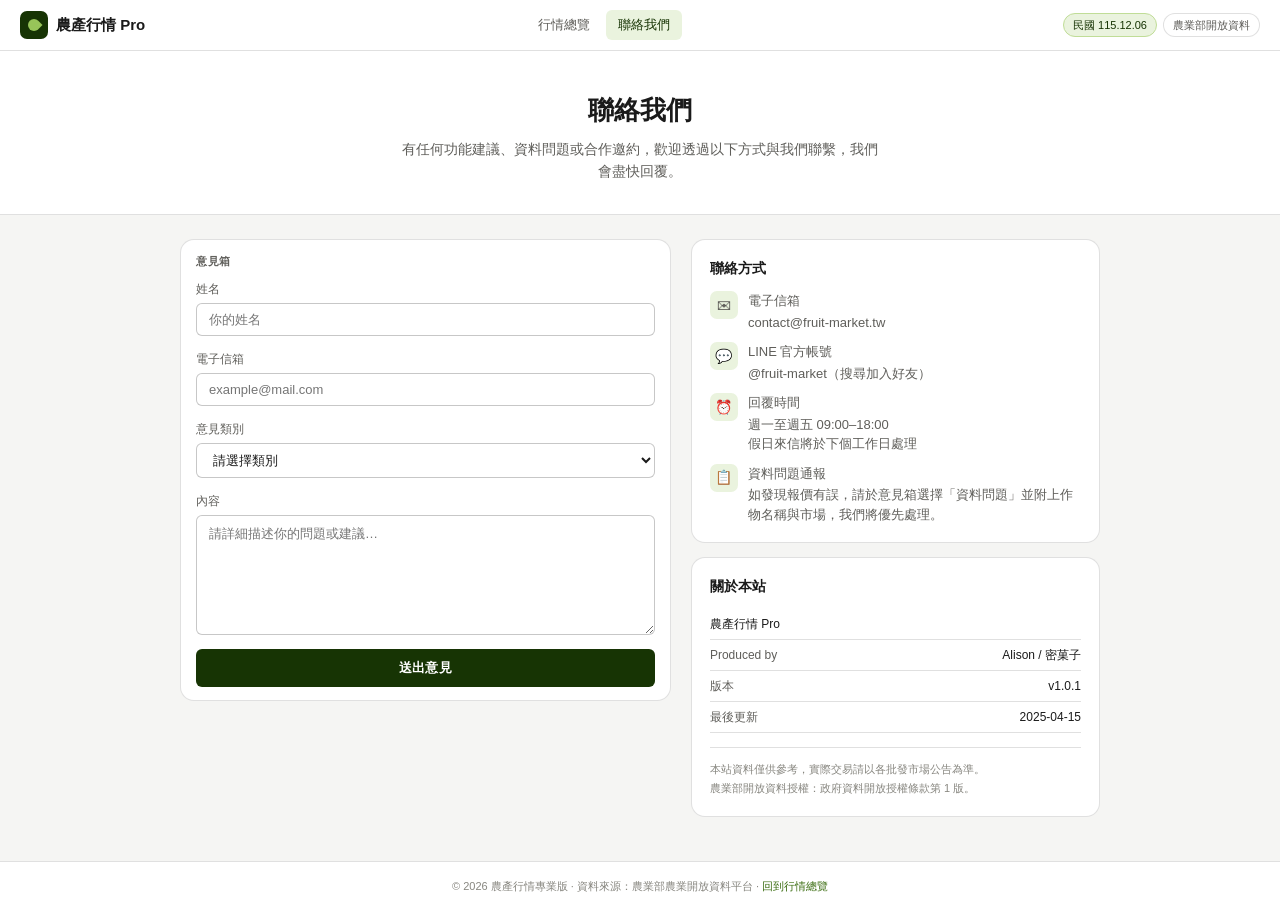
==== contact.html @ 0286af87 "初始版本：行情儀表板與聯絡頁面" ====
<!DOCTYPE html>
<html lang="zh-TW">
<head>
  <meta charset="UTF-8">
  <meta name="viewport" content="width=device-width, initial-scale=1.0">
  <title>聯絡我們 — 農產行情 Pro</title>
  <link rel="stylesheet" href="css/style.css">
</head>
<body>

<!-- ===== Topbar ===== -->
<header class="topbar">
  <a href="index.html" class="logo">
    <div class="logo-sq"><div class="logo-sq-i"></div></div>
    農產行情 Pro
  </a>

  <nav class="topbar-nav">
    <a href="index.html" class="nav-link">行情總覽</a>
    <a href="contact.html" class="nav-link active">聯絡我們</a>
  </nav>

  <div class="topbar-right">
    <span class="pill live" id="date-pill">載入中</span>
    <span class="pill">農業部開放資料</span>
  </div>
</header>

<!-- ===== Hero ===== -->
<div class="contact-hero">
  <h1>聯絡我們</h1>
  <p>有任何功能建議、資料問題或合作邀約，歡迎透過以下方式與我們聯繫，我們會盡快回覆。</p>
</div>

<!-- ===== Main Content ===== -->
<div class="contact-layout">

  <!-- 左側：意見箱 -->
  <div>
    <div class="card">
      <div class="card-title">意見箱</div>

      <form id="contact-form">
        <div class="form-group">
          <label class="form-label">姓名</label>
          <input class="form-input" type="text" id="field-name" placeholder="你的姓名" required>
        </div>

        <div class="form-group">
          <label class="form-label">電子信箱</label>
          <input class="form-input" type="email" id="field-email" placeholder="example@mail.com" required>
        </div>

        <div class="form-group">
          <label class="form-label">意見類別</label>
          <select class="form-select" id="field-category">
            <option value="">請選擇類別</option>
            <option value="feature">功能建議</option>
            <option value="data">資料問題（報價有誤 / 資料缺漏）</option>
            <option value="bug">頁面錯誤</option>
            <option value="collab">合作邀約</option>
            <option value="other">其他</option>
          </select>
        </div>

        <div class="form-group">
          <label class="form-label">內容</label>
          <textarea class="form-textarea" id="field-message" placeholder="請詳細描述你的問題或建議…" required></textarea>
        </div>

        <button type="submit" class="form-submit">送出意見</button>

        <div class="success-msg" id="success-msg">
          感謝你的回饋！我們已收到你的留言，將盡快與你聯繫。
        </div>
      </form>
    </div>
  </div>

  <!-- 右側：聯絡資訊 + Produced by -->
  <div>
    <div class="contact-info-card">
      <h3>聯絡方式</h3>

      <div class="contact-row">
        <div class="contact-icon">✉</div>
        <div>
          <div style="font-weight:500;margin-bottom:2px">電子信箱</div>
          <div>contact@fruit-market.tw</div>
        </div>
      </div>

      <div class="contact-row">
        <div class="contact-icon">💬</div>
        <div>
          <div style="font-weight:500;margin-bottom:2px">LINE 官方帳號</div>
          <div>@fruit-market（搜尋加入好友）</div>
        </div>
      </div>

      <div class="contact-row">
        <div class="contact-icon">⏰</div>
        <div>
          <div style="font-weight:500;margin-bottom:2px">回覆時間</div>
          <div>週一至週五 09:00–18:00<br>假日來信將於下個工作日處理</div>
        </div>
      </div>

      <div class="contact-row">
        <div class="contact-icon">📋</div>
        <div>
          <div style="font-weight:500;margin-bottom:2px">資料問題通報</div>
          <div>如發現報價有誤，請於意見箱選擇「資料問題」並附上作物名稱與市場，我們將優先處理。</div>
        </div>
      </div>
    </div>

    <div class="produced-by">
      <h3>關於本站</h3>

      <div class="produced-row">
        <span class="produced-val">農產行情 Pro</span>
      </div>
      <div class="produced-row">
        <span class="produced-key">Produced by</span>
        <span class="produced-val">Alison / 密菓子</span>
      </div>
      <div class="produced-row">
        <span class="produced-key">版本</span>
        <span class="produced-val" id="version-val">v1.0.1</span>
      </div>
      <div class="produced-row">
        <span class="produced-key">最後更新</span>
        <span class="produced-val" id="last-updated">2025-04-15</span>
      </div>


      <div style="margin-top:14px;padding-top:12px;border-top:0.5px solid var(--border);font-size:11px;color:var(--text-tertiary);line-height:1.7">
        本站資料僅供參考，實際交易請以各批發市場公告為準。<br>
        農業部開放資料授權：政府資料開放授權條款第 1 版。
      </div>
    </div>
  </div>

</div>

<!-- ===== Footer ===== -->
<footer class="footer">
  © 2026 農產行情專業版 · 資料來源：農業部農業開放資料平台 · 
  <a href="index.html" style="color:var(--green-mid)">回到行情總覽</a>
</footer>

<script>
  function tick() {
    const now = new Date();
    const y = now.getFullYear() - 1911;
    const mo = String(now.getMonth() + 1).padStart(2, '0');
    const d = String(now.getDate()).padStart(2, '0');
    document.getElementById('date-pill').textContent = `民國 ${y}.${mo}.${d}`;
  }
  tick();

  document.getElementById('contact-form').addEventListener('submit', function(e) {
    e.preventDefault();
    const name    = document.getElementById('field-name').value.trim();
    const email   = document.getElementById('field-email').value.trim();
    const cat     = document.getElementById('field-category').value;
    const message = document.getElementById('field-message').value.trim();

    if (!name || !email || !message) return;

    /* 
      TODO: 這裡替換成你的後端 API 或 Formspree endpoint
      例如使用 Formspree（免費表單服務）：
      1. 前往 https://formspree.io 建立帳號
      2. 建立一個 form，取得 endpoint URL（格式如 https://formspree.io/f/xxxxxxxx）
      3. 把下面的 fetch URL 換成你的 endpoint
    */
    console.log('送出：', { name, email, cat, message });

    document.getElementById('contact-form').style.opacity = '0.5';
    setTimeout(() => {
      document.getElementById('contact-form').style.opacity = '1';
      document.getElementById('contact-form').reset();
      const msg = document.getElementById('success-msg');
      msg.style.display = 'block';
      setTimeout(() => msg.style.display = 'none', 5000);
    }, 600);
  });
</script>

</body>
</html>
---- css/style.css ----
/* ===== Reset & Base ===== */
*, *::before, *::after {
    box-sizing: border-box;
    margin: 0;
    padding: 0;
  }
  
  :root {
    --green-dark:   #173404;
    --green-mid:    #3B6D11;
    --green-light:  #97C459;
    --green-bg:     #EAF3DE;
    --green-border: #C0DD97;
  
    --amber-bg:     #FAEEDA;
    --amber-border: #FAC775;
    --amber-text:   #633806;
  
    --blue-bg:      #E6F1FB;
    --blue-border:  #B5D4F4;
    --blue-text:    #0C447C;
  
    --red-bg:       #FCEBEB;
    --red-border:   #F09595;
    --red-text:     #A32D2D;
  
    --bg-page:      #F5F5F3;
    --bg-card:      #FFFFFF;
    --bg-surface:   #F1EFE8;
  
    --text-primary:   #1A1A1A;
    --text-secondary: #5F5E5A;
    --text-tertiary:  #888780;
  
    --border:       rgba(0,0,0,0.12);
    --border-strong:rgba(0,0,0,0.22);
  
    --radius-sm: 6px;
    --radius-md: 10px;
    --radius-lg: 14px;
  
    --font: -apple-system, BlinkMacSystemFont, 'Segoe UI', 'Helvetica Neue', Arial, sans-serif;
    --font-mono: 'SF Mono', 'Fira Code', monospace;
  }
  
  html { font-size: 14px; }
  
  body {
    font-family: var(--font);
    background: var(--bg-page);
    color: var(--text-primary);
    line-height: 1.5;
    min-height: 100vh;
  }
  
  a { color: inherit; text-decoration: none; }
  button { font-family: var(--font); cursor: pointer; }
  input, select, textarea { font-family: var(--font); }
  
  /* ===== Topbar ===== */
  .topbar {
    background: var(--bg-card);
    border-bottom: 0.5px solid var(--border);
    padding: 10px 20px;
    display: flex;
    align-items: center;
    justify-content: space-between;
    flex-wrap: wrap;
    gap: 8px;
    position: sticky;
    top: 0;
    z-index: 100;
  }
  
  .logo {
    display: flex;
    align-items: center;
    gap: 8px;
    font-size: 15px;
    font-weight: 600;
    color: var(--text-primary);
  }
  
  .logo-sq {
    width: 28px;
    height: 28px;
    border-radius: 7px;
    background: var(--green-dark);
    display: flex;
    align-items: center;
    justify-content: center;
    flex-shrink: 0;
  }
  
  .logo-sq-i {
    width: 12px;
    height: 12px;
    border-radius: 50% 0 50% 50%;
    background: var(--green-light);
    transform: rotate(45deg);
  }
  
  .topbar-nav {
    display: flex;
    align-items: center;
    gap: 4px;
  }
  
  .nav-link {
    font-size: 13px;
    padding: 5px 12px;
    border-radius: var(--radius-sm);
    color: var(--text-secondary);
    transition: background 0.15s, color 0.15s;
  }
  
  .nav-link:hover {
    background: var(--bg-surface);
    color: var(--text-primary);
  }
  
  .nav-link.active {
    background: var(--green-bg);
    color: var(--green-dark);
    font-weight: 500;
  }
  
  .topbar-right {
    display: flex;
    align-items: center;
    gap: 6px;
    flex-wrap: wrap;
  }
  
  /* ===== Pills / Badges ===== */
  .pill {
    font-size: 11px;
    padding: 3px 9px;
    border-radius: 20px;
    border: 0.5px solid var(--border);
    color: var(--text-secondary);
    white-space: nowrap;
    background: var(--bg-card);
  }
  
  .pill.live  { background: var(--green-bg);  color: var(--green-dark); border-color: var(--green-border); }
  .pill.amber { background: var(--amber-bg);  color: var(--amber-text); border-color: var(--amber-border); }
  .pill.blue  { background: var(--blue-bg);   color: var(--blue-text);  border-color: var(--blue-border); }
  
  .badge {
    display: inline-block;
    font-size: 10px;
    padding: 1px 5px;
    border-radius: 3px;
    font-weight: 500;
  }
  
  .badge-auction   { background: var(--amber-bg); color: var(--amber-text); border: 0.5px solid var(--amber-border); }
  .badge-wholesale { background: var(--blue-bg);  color: var(--blue-text);  border: 0.5px solid var(--blue-border); }
  .badge-up        { background: var(--green-bg); color: var(--green-mid);  border: 0.5px solid var(--green-border); }
  .badge-down      { background: var(--red-bg);   color: var(--red-text);   border: 0.5px solid var(--red-border); }
  
  /* ===== Filter Bar ===== */
  .filter-bar {
    background: var(--bg-card);
    border-bottom: 0.5px solid var(--border);
    padding: 8px 20px;
    display: flex;
    align-items: center;
    gap: 10px;
    flex-wrap: wrap;
  }
  
  .filter-label {
    font-size: 12px;
    color: var(--text-secondary);
    white-space: nowrap;
  }
  
  .cat-pills {
    display: flex;
    gap: 4px;
    flex-wrap: wrap;
  }
  
  .cpill {
    font-size: 12px;
    padding: 3px 11px;
    border-radius: 20px;
    border: 0.5px solid var(--border);
    cursor: pointer;
    color: var(--text-secondary);
    background: transparent;
    transition: all 0.1s;
    white-space: nowrap;
  }
  
  .cpill:hover { background: var(--bg-surface); }
  .cpill.active { background: var(--green-bg); color: var(--green-dark); border-color: var(--green-border); font-weight: 500; }
  
  .search-input {
    height: 30px;
    padding: 0 10px;
    font-size: 12px;
    border: 0.5px solid var(--border);
    border-radius: var(--radius-sm);
    background: var(--bg-card);
    color: var(--text-primary);
    outline: none;
    min-width: 140px;
    transition: border-color 0.15s;
  }
  
  .search-input:focus { border-color: var(--green-mid); }
  
  /* ===== Segmented Controls ===== */
  .seg {
    display: flex;
    border: 0.5px solid var(--border);
    border-radius: var(--radius-sm);
    overflow: hidden;
  }
  
  .seg-btn {
    font-size: 11px;
    padding: 3px 10px;
    cursor: pointer;
    color: var(--text-secondary);
    background: transparent;
    border: none;
    border-right: 0.5px solid var(--border);
    white-space: nowrap;
    transition: all 0.1s;
  }
  
  .seg-btn:last-child { border-right: none; }
  .seg-btn:hover { background: var(--bg-surface); }
  .seg-btn.active         { background: var(--green-bg);  color: var(--green-dark); font-weight: 500; }
  .seg-btn.active.blue    { background: var(--blue-bg);   color: var(--blue-text);  font-weight: 500; }
  .seg-btn.active.amber   { background: var(--amber-bg);  color: var(--amber-text); font-weight: 500; }
  
  /* ===== Unit Switcher ===== */
  .unit-switcher {
    display: flex;
    align-items: center;
    gap: 8px;
    margin-left: auto;
    flex-wrap: wrap;
  }
  
  /* ===== Price Type Tabs ===== */
  .price-type-tabs {
    display: flex;
    border: 0.5px solid var(--border);
    border-radius: var(--radius-sm);
    overflow: hidden;
    width: fit-content;
    margin-bottom: 10px;
  }
  
  .ptt {
    font-size: 12px;
    padding: 5px 14px;
    cursor: pointer;
    color: var(--text-secondary);
    background: transparent;
    border: none;
    border-right: 0.5px solid var(--border);
    transition: all 0.1s;
    display: flex;
    align-items: center;
    gap: 5px;
  }
  
  .ptt:last-child { border-right: none; }
  .ptt:hover { background: var(--bg-surface); }
  .ptt.active.auction   { background: var(--amber-bg); color: var(--amber-text); }
  .ptt.active.wholesale { background: var(--blue-bg);  color: var(--blue-text); }
  
  /* ===== Main Layout ===== */
  .main-layout {
    display: grid;
    grid-template-columns: minmax(0, 1fr) 320px;
    gap: 12px;
    padding: 12px 20px;
    max-width: 1400px;
    margin: 0 auto;
  }
  
  .col-left  { display: flex; flex-direction: column; gap: 12px; }
  .col-right { display: flex; flex-direction: column; gap: 12px; }
  
  /* ===== Cards ===== */
  .card {
    background: var(--bg-card);
    border-radius: var(--radius-lg);
    border: 0.5px solid var(--border);
    padding: 13px 15px;
  }
  
  .card-title {
    font-size: 11px;
    font-weight: 600;
    color: var(--text-secondary);
    text-transform: uppercase;
    letter-spacing: 0.05em;
    margin-bottom: 10px;
    display: flex;
    align-items: center;
    justify-content: space-between;
    flex-wrap: wrap;
    gap: 4px;
  }
  
  .card-title-sub {
    font-size: 10px;
    font-weight: 400;
    text-transform: none;
    letter-spacing: 0;
    color: var(--text-tertiary);
  }
  
  .ptype-note {
    font-size: 11px;
    color: var(--text-secondary);
    background: var(--bg-surface);
    border-radius: var(--radius-sm);
    padding: 6px 10px;
    margin-bottom: 10px;
    line-height: 1.5;
  }
  
  /* ===== Metric Cards ===== */
  .summary-row {
    display: flex;
    gap: 6px;
    margin-bottom: 8px;
    flex-wrap: wrap;
  }
  
  .metric {
    background: var(--bg-surface);
    border-radius: var(--radius-sm);
    padding: 8px 11px;
    flex: 1;
    min-width: 80px;
  }
  
  .metric-label { font-size: 10px; color: var(--text-secondary); margin-bottom: 2px; }
  .metric-value { font-size: 20px; font-weight: 600; font-variant-numeric: tabular-nums; line-height: 1.1; }
  .metric-unit  { font-size: 10px; color: var(--text-tertiary); margin-left: 2px; }
  .metric-sub   { font-size: 11px; font-variant-numeric: tabular-nums; margin-top: 2px; }
  
  .color-up   { color: var(--green-mid); }
  .color-down { color: var(--red-text); }
  .color-flat { color: var(--text-secondary); }
  
  /* ===== Variety Table ===== */
  .variety-table {
    width: 100%;
    border-collapse: collapse;
    font-size: 12px;
  }
  
  .variety-table th {
    font-size: 10px;
    font-weight: 600;
    color: var(--text-secondary);
    padding: 5px 7px;
    border-bottom: 0.5px solid var(--border);
    text-align: left;
    white-space: nowrap;
  }
  
  .variety-table th.r { text-align: right; }
  
  .variety-table td {
    padding: 6px 7px;
    border-bottom: 0.5px solid var(--border);
    vertical-align: middle;
  }
  
  .variety-table tr:last-child td { border-bottom: none; }
  .variety-table tr.selected td   { background: var(--green-bg); }
  .variety-table tr:hover td      { background: var(--bg-surface); cursor: pointer; }
  
  .variety-name { font-weight: 500; }
  .price-cell   { text-align: right; font-variant-numeric: tabular-nums; font-weight: 600; }
  .chg-cell     { text-align: right; font-variant-numeric: tabular-nums; font-size: 11px; }
  .vol-cell     { text-align: right; font-variant-numeric: tabular-nums; color: var(--text-secondary); font-size: 11px; }
  
  /* ===== Chart Area ===== */
  .chart-toolbar {
    display: flex;
    align-items: center;
    justify-content: space-between;
    margin-bottom: 8px;
    flex-wrap: wrap;
    gap: 6px;
  }
  
  .tab-group { display: flex; gap: 3px; }
  
  .tb {
    font-size: 11px;
    padding: 3px 10px;
    border-radius: var(--radius-sm);
    border: 0.5px solid var(--border);
    cursor: pointer;
    color: var(--text-secondary);
    background: transparent;
    transition: all 0.1s;
  }
  
  .tb:hover { background: var(--bg-surface); }
  .tb.active        { background: var(--green-bg);  color: var(--green-dark); border-color: var(--green-border); }
  .tb.active.amber  { background: var(--amber-bg);  color: var(--amber-text); border-color: var(--amber-border); }
  .tb.active.blue   { background: var(--blue-bg);   color: var(--blue-text);  border-color: var(--blue-border); }
  
  .legend-row {
    display: flex;
    gap: 12px;
    flex-wrap: wrap;
    margin-bottom: 6px;
  }
  
  .legend-item {
    display: flex;
    align-items: center;
    gap: 5px;
    font-size: 11px;
    color: var(--text-secondary);
  }
  
  .legend-swatch {
    width: 10px;
    height: 10px;
    border-radius: 2px;
    flex-shrink: 0;
  }
  
  .legend-dashed {
    width: 18px;
    height: 0;
    border-top: 2px dashed currentColor;
  }
  
  .season-note {
    background: var(--bg-surface);
    border-left: 2px solid var(--green-light);
    padding: 7px 10px;
    font-size: 11px;
    color: var(--text-secondary);
    line-height: 1.6;
    margin-top: 8px;
    border-radius: 0 var(--radius-sm) var(--radius-sm) 0;
  }
  
  /* ===== Market Bars ===== */
  .market-list { display: flex; flex-direction: column; gap: 5px; }
  
  .market-row {
    display: flex;
    align-items: center;
    gap: 7px;
  }
  
  .market-name {
    font-size: 11px;
    color: var(--text-secondary);
    width: 66px;
    text-align: right;
    flex-shrink: 0;
    overflow: hidden;
    text-overflow: ellipsis;
    white-space: nowrap;
  }
  
  .bar-track {
    flex: 1;
    height: 20px;
    background: var(--bg-surface);
    border-radius: 4px;
    overflow: hidden;
  }
  
  .bar-fill {
    height: 100%;
    border-radius: 4px;
    display: flex;
    align-items: center;
    justify-content: flex-end;
    padding-right: 6px;
    transition: width 0.5s;
  }
  
  .bar-fill-val {
    font-size: 11px;
    font-weight: 600;
    font-variant-numeric: tabular-nums;
  }
  
  .market-vol {
    font-size: 10px;
    color: var(--text-tertiary);
    font-variant-numeric: tabular-nums;
    width: 48px;
    text-align: right;
    flex-shrink: 0;
  }
  
  .region-tag {
    font-size: 9px;
    font-weight: 600;
    width: 18px;
    text-align: center;
    padding: 1px 2px;
    border-radius: 3px;
    flex-shrink: 0;
  }
  
  .best-tag {
    font-size: 9px;
    padding: 1px 5px;
    background: var(--green-bg);
    color: var(--green-dark);
    border-radius: 3px;
    flex-shrink: 0;
  }
  
  .worst-tag {
    font-size: 9px;
    padding: 1px 5px;
    background: var(--red-bg);
    color: var(--red-text);
    border-radius: 3px;
    flex-shrink: 0;
  }
  
  /* ===== News ===== */
  .news-item {
    padding: 9px 0;
    border-bottom: 0.5px solid var(--border);
    cursor: pointer;
  }
  
  .news-item:last-child { border-bottom: none; }
  .news-item:hover .news-title { color: var(--blue-text); }
  
  .news-tag {
    font-size: 10px;
    padding: 1px 6px;
    border-radius: 3px;
    display: inline-block;
    margin-bottom: 4px;
    font-weight: 500;
  }
  
  .tag-price   { background: var(--green-bg); color: var(--green-dark); }
  .tag-weather { background: var(--blue-bg);  color: var(--blue-text); }
  .tag-policy  { background: var(--amber-bg); color: var(--amber-text); }
  .tag-market  { background: #EEEDFE; color: #3C3489; }
  
  .news-title {
    font-size: 12px;
    font-weight: 500;
    line-height: 1.4;
    transition: color 0.1s;
  }
  
  .news-meta {
    font-size: 10px;
    color: var(--text-tertiary);
    margin-top: 3px;
  }
  
  /* ===== Contact Page ===== */
  .contact-hero {
    background: var(--bg-card);
    border-bottom: 0.5px solid var(--border);
    padding: 40px 20px 32px;
    text-align: center;
  }
  
  .contact-hero h1 {
    font-size: 26px;
    font-weight: 600;
    color: var(--text-primary);
    margin-bottom: 8px;
  }
  
  .contact-hero p {
    font-size: 14px;
    color: var(--text-secondary);
    max-width: 480px;
    margin: 0 auto;
    line-height: 1.6;
  }
  
  .contact-layout {
    display: grid;
    grid-template-columns: minmax(0, 1.2fr) minmax(0, 1fr);
    gap: 20px;
    padding: 24px 20px;
    max-width: 960px;
    margin: 0 auto;
  }
  
  .form-group {
    display: flex;
    flex-direction: column;
    gap: 5px;
    margin-bottom: 14px;
  }
  
  .form-label {
    font-size: 12px;
    font-weight: 500;
    color: var(--text-secondary);
  }
  
  .form-input,
  .form-select,
  .form-textarea {
    width: 100%;
    padding: 8px 12px;
    font-size: 13px;
    border: 0.5px solid var(--border-strong);
    border-radius: var(--radius-sm);
    background: var(--bg-card);
    color: var(--text-primary);
    outline: none;
    transition: border-color 0.15s;
    font-family: var(--font);
  }
  
  .form-input:focus,
  .form-select:focus,
  .form-textarea:focus {
    border-color: var(--green-mid);
    box-shadow: 0 0 0 3px rgba(59, 109, 17, 0.08);
  }
  
  .form-textarea {
    min-height: 120px;
    resize: vertical;
    line-height: 1.6;
  }
  
  .form-submit {
    width: 100%;
    padding: 10px;
    font-size: 13px;
    font-weight: 600;
    background: var(--green-dark);
    color: #fff;
    border: none;
    border-radius: var(--radius-sm);
    cursor: pointer;
    transition: opacity 0.15s;
    letter-spacing: 0.02em;
  }
  
  .form-submit:hover { opacity: 0.85; }
  
  .contact-info-card {
    background: var(--bg-card);
    border-radius: var(--radius-lg);
    border: 0.5px solid var(--border);
    padding: 18px;
    margin-bottom: 14px;
  }
  
  .contact-info-card h3 {
    font-size: 14px;
    font-weight: 600;
    color: var(--text-primary);
    margin-bottom: 12px;
  }
  
  .contact-row {
    display: flex;
    align-items: flex-start;
    gap: 10px;
    margin-bottom: 10px;
    font-size: 13px;
    color: var(--text-secondary);
  }
  
  .contact-row:last-child { margin-bottom: 0; }
  
  .contact-icon {
    width: 28px;
    height: 28px;
    border-radius: 7px;
    background: var(--green-bg);
    display: flex;
    align-items: center;
    justify-content: center;
    flex-shrink: 0;
    font-size: 14px;
  }
  
  .produced-by {
    background: var(--bg-card);
    border-radius: var(--radius-lg);
    border: 0.5px solid var(--border);
    padding: 18px;
  }
  
  .produced-by h3 {
    font-size: 14px;
    font-weight: 600;
    color: var(--text-primary);
    margin-bottom: 12px;
  }
  
  .produced-row {
    display: flex;
    justify-content: space-between;
    align-items: center;
    padding: 6px 0;
    border-bottom: 0.5px solid var(--border);
    font-size: 12px;
  }
  
  .produced-row:last-child { border-bottom: none; }
  .produced-key { color: var(--text-secondary); }
  .produced-val { color: var(--text-primary); font-weight: 500; }
  
  .success-msg {
    display: none;
    background: var(--green-bg);
    color: var(--green-dark);
    border: 0.5px solid var(--green-border);
    border-radius: var(--radius-sm);
    padding: 10px 14px;
    font-size: 13px;
    margin-top: 10px;
    text-align: center;
  }
  
  /* ===== Footer ===== */
  .footer {
    background: var(--bg-card);
    border-top: 0.5px solid var(--border);
    padding: 16px 20px;
    text-align: center;
    font-size: 11px;
    color: var(--text-tertiary);
    margin-top: 20px;
  }
  
  /* ===== Loading Bar ===== */
  .loading-bar {
    height: 2px;
    background: var(--bg-surface);
    overflow: hidden;
  }
  
  .loading-fill {
    height: 100%;
    width: 0%;
    background: var(--green-mid);
  }
  
  .loading-fill.active {
    animation: loadpulse 1.4s ease-in-out infinite;
  }
  
  @keyframes loadpulse {
    0%   { width: 0%; margin-left: 0; }
    50%  { width: 75%; margin-left: 12%; }
    100% { width: 0%; margin-left: 100%; }
  }
  
  /* ===== RWD — Tablet (≤900px) ===== */
  @media (max-width: 900px) {
    .main-layout {
      grid-template-columns: 1fr;
      padding: 10px 14px;
    }
  
    .col-right { order: -1; }
  
    .contact-layout {
      grid-template-columns: 1fr;
      padding: 16px 14px;
    }
  }
  
  /* ===== RWD — Mobile (≤600px) ===== */
  @media (max-width: 600px) {
    html { font-size: 13px; }
  
    .topbar {
      padding: 8px 14px;
    }
  
    .topbar-nav {
      order: 3;
      width: 100%;
      border-top: 0.5px solid var(--border);
      padding-top: 8px;
    }
  
    .nav-link {
      font-size: 12px;
      padding: 4px 10px;
    }
  
    .filter-bar {
      padding: 7px 14px;
      gap: 7px;
    }
  
    .unit-switcher {
      margin-left: 0;
      width: 100%;
    }
  
    .summary-row {
      display: grid;
      grid-template-columns: 1fr 1fr;
    }
  
    .metric-value { font-size: 17px; }
  
    .variety-table { font-size: 11px; }
    .variety-table th, .variety-table td { padding: 5px 5px; }
  
    .contact-hero { padding: 28px 14px 22px; }
    .contact-hero h1 { font-size: 20px; }
  
    .contact-layout { padding: 14px; gap: 14px; }
  
    .main-layout { padding: 8px 10px; }
  
    .card { padding: 11px 12px; }
  }
  
  /* ===== Scrollbar ===== */
  ::-webkit-scrollbar { width: 5px; height: 5px; }
  ::-webkit-scrollbar-track { background: transparent; }
  ::-webkit-scrollbar-thumb { background: var(--border-strong); border-radius: 3px; }
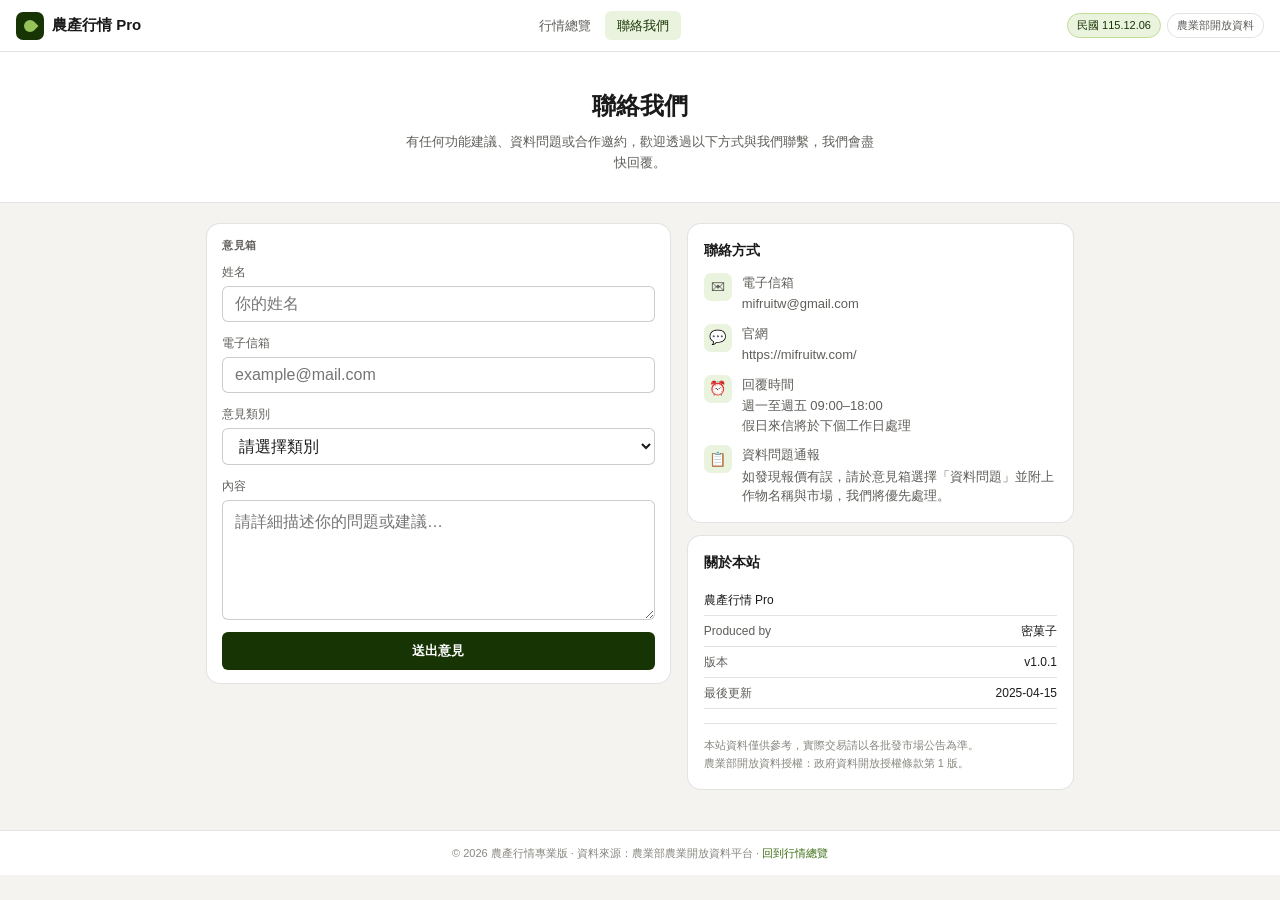
==== commit 79579b6d: "更改聯絡我們頁內容" ====
--- a/contact.html
+++ b/contact.html
@@ -86,15 +86,15 @@
         <div class="contact-icon">✉</div>
         <div>
           <div style="font-weight:500;margin-bottom:2px">電子信箱</div>
-          <div>contact@fruit-market.tw</div>
+          <div>mifruitw@gmail.com</div>
         </div>
       </div>
 
       <div class="contact-row">
         <div class="contact-icon">💬</div>
         <div>
-          <div style="font-weight:500;margin-bottom:2px">LINE 官方帳號</div>
-          <div>@fruit-market（搜尋加入好友）</div>
+          <div style="font-weight:500;margin-bottom:2px">官網</div>
+          <div>https://mifruitw.com/</div>
         </div>
       </div>
 
@@ -123,7 +123,7 @@
       </div>
       <div class="produced-row">
         <span class="produced-key">Produced by</span>
-        <span class="produced-val">Alison / 密菓子</span>
+        <span class="produced-val">密菓子</span>
       </div>
       <div class="produced-row">
         <span class="produced-key">版本</span>
--- a/css/style.css
+++ b/css/style.css
@@ -1,845 +1,521 @@
 /* ===== Reset & Base ===== */
-*, *::before, *::after {
-    box-sizing: border-box;
-    margin: 0;
-    padding: 0;
-  }
-  
-  :root {
-    --green-dark:   #173404;
-    --green-mid:    #3B6D11;
-    --green-light:  #97C459;
-    --green-bg:     #EAF3DE;
-    --green-border: #C0DD97;
-  
-    --amber-bg:     #FAEEDA;
-    --amber-border: #FAC775;
-    --amber-text:   #633806;
-  
-    --blue-bg:      #E6F1FB;
-    --blue-border:  #B5D4F4;
-    --blue-text:    #0C447C;
-  
-    --red-bg:       #FCEBEB;
-    --red-border:   #F09595;
-    --red-text:     #A32D2D;
-  
-    --bg-page:      #F5F5F3;
-    --bg-card:      #FFFFFF;
-    --bg-surface:   #F1EFE8;
-  
-    --text-primary:   #1A1A1A;
-    --text-secondary: #5F5E5A;
-    --text-tertiary:  #888780;
-  
-    --border:       rgba(0,0,0,0.12);
-    --border-strong:rgba(0,0,0,0.22);
-  
-    --radius-sm: 6px;
-    --radius-md: 10px;
-    --radius-lg: 14px;
-  
-    --font: -apple-system, BlinkMacSystemFont, 'Segoe UI', 'Helvetica Neue', Arial, sans-serif;
-    --font-mono: 'SF Mono', 'Fira Code', monospace;
-  }
-  
-  html { font-size: 14px; }
-  
-  body {
-    font-family: var(--font);
-    background: var(--bg-page);
-    color: var(--text-primary);
-    line-height: 1.5;
-    min-height: 100vh;
-  }
-  
-  a { color: inherit; text-decoration: none; }
-  button { font-family: var(--font); cursor: pointer; }
-  input, select, textarea { font-family: var(--font); }
-  
-  /* ===== Topbar ===== */
-  .topbar {
-    background: var(--bg-card);
-    border-bottom: 0.5px solid var(--border);
-    padding: 10px 20px;
-    display: flex;
-    align-items: center;
-    justify-content: space-between;
-    flex-wrap: wrap;
-    gap: 8px;
-    position: sticky;
-    top: 0;
-    z-index: 100;
-  }
-  
-  .logo {
-    display: flex;
-    align-items: center;
-    gap: 8px;
-    font-size: 15px;
-    font-weight: 600;
-    color: var(--text-primary);
-  }
-  
-  .logo-sq {
-    width: 28px;
-    height: 28px;
-    border-radius: 7px;
-    background: var(--green-dark);
-    display: flex;
-    align-items: center;
-    justify-content: center;
-    flex-shrink: 0;
-  }
-  
-  .logo-sq-i {
-    width: 12px;
-    height: 12px;
-    border-radius: 50% 0 50% 50%;
-    background: var(--green-light);
-    transform: rotate(45deg);
-  }
-  
-  .topbar-nav {
-    display: flex;
-    align-items: center;
-    gap: 4px;
-  }
-  
-  .nav-link {
-    font-size: 13px;
-    padding: 5px 12px;
-    border-radius: var(--radius-sm);
-    color: var(--text-secondary);
-    transition: background 0.15s, color 0.15s;
-  }
-  
-  .nav-link:hover {
-    background: var(--bg-surface);
-    color: var(--text-primary);
-  }
-  
-  .nav-link.active {
-    background: var(--green-bg);
-    color: var(--green-dark);
-    font-weight: 500;
-  }
-  
-  .topbar-right {
-    display: flex;
-    align-items: center;
-    gap: 6px;
-    flex-wrap: wrap;
-  }
-  
-  /* ===== Pills / Badges ===== */
-  .pill {
-    font-size: 11px;
-    padding: 3px 9px;
-    border-radius: 20px;
-    border: 0.5px solid var(--border);
-    color: var(--text-secondary);
-    white-space: nowrap;
-    background: var(--bg-card);
-  }
-  
-  .pill.live  { background: var(--green-bg);  color: var(--green-dark); border-color: var(--green-border); }
-  .pill.amber { background: var(--amber-bg);  color: var(--amber-text); border-color: var(--amber-border); }
-  .pill.blue  { background: var(--blue-bg);   color: var(--blue-text);  border-color: var(--blue-border); }
-  
-  .badge {
-    display: inline-block;
-    font-size: 10px;
-    padding: 1px 5px;
-    border-radius: 3px;
-    font-weight: 500;
-  }
-  
-  .badge-auction   { background: var(--amber-bg); color: var(--amber-text); border: 0.5px solid var(--amber-border); }
-  .badge-wholesale { background: var(--blue-bg);  color: var(--blue-text);  border: 0.5px solid var(--blue-border); }
-  .badge-up        { background: var(--green-bg); color: var(--green-mid);  border: 0.5px solid var(--green-border); }
-  .badge-down      { background: var(--red-bg);   color: var(--red-text);   border: 0.5px solid var(--red-border); }
-  
-  /* ===== Filter Bar ===== */
-  .filter-bar {
-    background: var(--bg-card);
-    border-bottom: 0.5px solid var(--border);
-    padding: 8px 20px;
-    display: flex;
-    align-items: center;
-    gap: 10px;
-    flex-wrap: wrap;
-  }
-  
-  .filter-label {
-    font-size: 12px;
-    color: var(--text-secondary);
-    white-space: nowrap;
-  }
-  
-  .cat-pills {
-    display: flex;
-    gap: 4px;
-    flex-wrap: wrap;
-  }
-  
-  .cpill {
-    font-size: 12px;
-    padding: 3px 11px;
-    border-radius: 20px;
-    border: 0.5px solid var(--border);
-    cursor: pointer;
-    color: var(--text-secondary);
-    background: transparent;
-    transition: all 0.1s;
-    white-space: nowrap;
-  }
-  
-  .cpill:hover { background: var(--bg-surface); }
-  .cpill.active { background: var(--green-bg); color: var(--green-dark); border-color: var(--green-border); font-weight: 500; }
-  
-  .search-input {
-    height: 30px;
-    padding: 0 10px;
-    font-size: 12px;
-    border: 0.5px solid var(--border);
-    border-radius: var(--radius-sm);
-    background: var(--bg-card);
-    color: var(--text-primary);
-    outline: none;
-    min-width: 140px;
-    transition: border-color 0.15s;
-  }
-  
-  .search-input:focus { border-color: var(--green-mid); }
-  
-  /* ===== Segmented Controls ===== */
-  .seg {
-    display: flex;
-    border: 0.5px solid var(--border);
-    border-radius: var(--radius-sm);
-    overflow: hidden;
-  }
-  
-  .seg-btn {
-    font-size: 11px;
-    padding: 3px 10px;
-    cursor: pointer;
-    color: var(--text-secondary);
-    background: transparent;
-    border: none;
-    border-right: 0.5px solid var(--border);
-    white-space: nowrap;
-    transition: all 0.1s;
-  }
-  
-  .seg-btn:last-child { border-right: none; }
-  .seg-btn:hover { background: var(--bg-surface); }
-  .seg-btn.active         { background: var(--green-bg);  color: var(--green-dark); font-weight: 500; }
-  .seg-btn.active.blue    { background: var(--blue-bg);   color: var(--blue-text);  font-weight: 500; }
-  .seg-btn.active.amber   { background: var(--amber-bg);  color: var(--amber-text); font-weight: 500; }
-  
-  /* ===== Unit Switcher ===== */
-  .unit-switcher {
-    display: flex;
-    align-items: center;
-    gap: 8px;
-    margin-left: auto;
-    flex-wrap: wrap;
-  }
-  
-  /* ===== Price Type Tabs ===== */
-  .price-type-tabs {
-    display: flex;
-    border: 0.5px solid var(--border);
-    border-radius: var(--radius-sm);
-    overflow: hidden;
-    width: fit-content;
-    margin-bottom: 10px;
-  }
-  
-  .ptt {
-    font-size: 12px;
-    padding: 5px 14px;
-    cursor: pointer;
-    color: var(--text-secondary);
-    background: transparent;
-    border: none;
-    border-right: 0.5px solid var(--border);
-    transition: all 0.1s;
-    display: flex;
-    align-items: center;
-    gap: 5px;
-  }
-  
-  .ptt:last-child { border-right: none; }
-  .ptt:hover { background: var(--bg-surface); }
-  .ptt.active.auction   { background: var(--amber-bg); color: var(--amber-text); }
-  .ptt.active.wholesale { background: var(--blue-bg);  color: var(--blue-text); }
-  
-  /* ===== Main Layout ===== */
-  .main-layout {
-    display: grid;
-    grid-template-columns: minmax(0, 1fr) 320px;
-    gap: 12px;
-    padding: 12px 20px;
-    max-width: 1400px;
-    margin: 0 auto;
-  }
-  
-  .col-left  { display: flex; flex-direction: column; gap: 12px; }
-  .col-right { display: flex; flex-direction: column; gap: 12px; }
-  
-  /* ===== Cards ===== */
-  .card {
-    background: var(--bg-card);
-    border-radius: var(--radius-lg);
-    border: 0.5px solid var(--border);
-    padding: 13px 15px;
-  }
-  
-  .card-title {
-    font-size: 11px;
-    font-weight: 600;
-    color: var(--text-secondary);
-    text-transform: uppercase;
-    letter-spacing: 0.05em;
-    margin-bottom: 10px;
-    display: flex;
-    align-items: center;
-    justify-content: space-between;
-    flex-wrap: wrap;
-    gap: 4px;
-  }
-  
-  .card-title-sub {
-    font-size: 10px;
-    font-weight: 400;
-    text-transform: none;
-    letter-spacing: 0;
-    color: var(--text-tertiary);
-  }
-  
-  .ptype-note {
-    font-size: 11px;
-    color: var(--text-secondary);
-    background: var(--bg-surface);
-    border-radius: var(--radius-sm);
-    padding: 6px 10px;
-    margin-bottom: 10px;
-    line-height: 1.5;
-  }
-  
-  /* ===== Metric Cards ===== */
-  .summary-row {
-    display: flex;
-    gap: 6px;
-    margin-bottom: 8px;
-    flex-wrap: wrap;
-  }
-  
-  .metric {
-    background: var(--bg-surface);
-    border-radius: var(--radius-sm);
-    padding: 8px 11px;
-    flex: 1;
-    min-width: 80px;
-  }
-  
-  .metric-label { font-size: 10px; color: var(--text-secondary); margin-bottom: 2px; }
-  .metric-value { font-size: 20px; font-weight: 600; font-variant-numeric: tabular-nums; line-height: 1.1; }
-  .metric-unit  { font-size: 10px; color: var(--text-tertiary); margin-left: 2px; }
-  .metric-sub   { font-size: 11px; font-variant-numeric: tabular-nums; margin-top: 2px; }
-  
-  .color-up   { color: var(--green-mid); }
-  .color-down { color: var(--red-text); }
-  .color-flat { color: var(--text-secondary); }
-  
-  /* ===== Variety Table ===== */
-  .variety-table {
-    width: 100%;
-    border-collapse: collapse;
-    font-size: 12px;
-  }
-  
-  .variety-table th {
-    font-size: 10px;
-    font-weight: 600;
-    color: var(--text-secondary);
-    padding: 5px 7px;
-    border-bottom: 0.5px solid var(--border);
-    text-align: left;
-    white-space: nowrap;
-  }
-  
-  .variety-table th.r { text-align: right; }
-  
-  .variety-table td {
-    padding: 6px 7px;
-    border-bottom: 0.5px solid var(--border);
-    vertical-align: middle;
-  }
-  
-  .variety-table tr:last-child td { border-bottom: none; }
-  .variety-table tr.selected td   { background: var(--green-bg); }
-  .variety-table tr:hover td      { background: var(--bg-surface); cursor: pointer; }
-  
-  .variety-name { font-weight: 500; }
-  .price-cell   { text-align: right; font-variant-numeric: tabular-nums; font-weight: 600; }
-  .chg-cell     { text-align: right; font-variant-numeric: tabular-nums; font-size: 11px; }
-  .vol-cell     { text-align: right; font-variant-numeric: tabular-nums; color: var(--text-secondary); font-size: 11px; }
-  
-  /* ===== Chart Area ===== */
-  .chart-toolbar {
-    display: flex;
-    align-items: center;
-    justify-content: space-between;
-    margin-bottom: 8px;
-    flex-wrap: wrap;
-    gap: 6px;
-  }
-  
-  .tab-group { display: flex; gap: 3px; }
-  
-  .tb {
-    font-size: 11px;
-    padding: 3px 10px;
-    border-radius: var(--radius-sm);
-    border: 0.5px solid var(--border);
-    cursor: pointer;
-    color: var(--text-secondary);
-    background: transparent;
-    transition: all 0.1s;
-  }
-  
-  .tb:hover { background: var(--bg-surface); }
-  .tb.active        { background: var(--green-bg);  color: var(--green-dark); border-color: var(--green-border); }
-  .tb.active.amber  { background: var(--amber-bg);  color: var(--amber-text); border-color: var(--amber-border); }
-  .tb.active.blue   { background: var(--blue-bg);   color: var(--blue-text);  border-color: var(--blue-border); }
-  
-  .legend-row {
-    display: flex;
-    gap: 12px;
-    flex-wrap: wrap;
-    margin-bottom: 6px;
-  }
-  
-  .legend-item {
-    display: flex;
-    align-items: center;
-    gap: 5px;
-    font-size: 11px;
-    color: var(--text-secondary);
-  }
-  
-  .legend-swatch {
-    width: 10px;
-    height: 10px;
-    border-radius: 2px;
-    flex-shrink: 0;
-  }
-  
-  .legend-dashed {
-    width: 18px;
-    height: 0;
-    border-top: 2px dashed currentColor;
-  }
-  
-  .season-note {
-    background: var(--bg-surface);
-    border-left: 2px solid var(--green-light);
-    padding: 7px 10px;
-    font-size: 11px;
-    color: var(--text-secondary);
-    line-height: 1.6;
-    margin-top: 8px;
-    border-radius: 0 var(--radius-sm) var(--radius-sm) 0;
-  }
-  
-  /* ===== Market Bars ===== */
-  .market-list { display: flex; flex-direction: column; gap: 5px; }
-  
-  .market-row {
-    display: flex;
-    align-items: center;
-    gap: 7px;
-  }
-  
-  .market-name {
-    font-size: 11px;
-    color: var(--text-secondary);
-    width: 66px;
-    text-align: right;
-    flex-shrink: 0;
-    overflow: hidden;
-    text-overflow: ellipsis;
-    white-space: nowrap;
-  }
-  
-  .bar-track {
-    flex: 1;
-    height: 20px;
-    background: var(--bg-surface);
-    border-radius: 4px;
-    overflow: hidden;
-  }
-  
-  .bar-fill {
-    height: 100%;
-    border-radius: 4px;
-    display: flex;
-    align-items: center;
-    justify-content: flex-end;
-    padding-right: 6px;
-    transition: width 0.5s;
-  }
-  
-  .bar-fill-val {
-    font-size: 11px;
-    font-weight: 600;
-    font-variant-numeric: tabular-nums;
-  }
-  
-  .market-vol {
-    font-size: 10px;
-    color: var(--text-tertiary);
-    font-variant-numeric: tabular-nums;
-    width: 48px;
-    text-align: right;
-    flex-shrink: 0;
-  }
-  
-  .region-tag {
-    font-size: 9px;
-    font-weight: 600;
-    width: 18px;
-    text-align: center;
-    padding: 1px 2px;
-    border-radius: 3px;
-    flex-shrink: 0;
-  }
-  
-  .best-tag {
-    font-size: 9px;
-    padding: 1px 5px;
-    background: var(--green-bg);
-    color: var(--green-dark);
-    border-radius: 3px;
-    flex-shrink: 0;
-  }
-  
-  .worst-tag {
-    font-size: 9px;
-    padding: 1px 5px;
-    background: var(--red-bg);
-    color: var(--red-text);
-    border-radius: 3px;
-    flex-shrink: 0;
-  }
-  
-  /* ===== News ===== */
-  .news-item {
-    padding: 9px 0;
-    border-bottom: 0.5px solid var(--border);
-    cursor: pointer;
-  }
-  
-  .news-item:last-child { border-bottom: none; }
-  .news-item:hover .news-title { color: var(--blue-text); }
-  
-  .news-tag {
-    font-size: 10px;
-    padding: 1px 6px;
-    border-radius: 3px;
-    display: inline-block;
-    margin-bottom: 4px;
-    font-weight: 500;
-  }
-  
-  .tag-price   { background: var(--green-bg); color: var(--green-dark); }
-  .tag-weather { background: var(--blue-bg);  color: var(--blue-text); }
-  .tag-policy  { background: var(--amber-bg); color: var(--amber-text); }
-  .tag-market  { background: #EEEDFE; color: #3C3489; }
-  
-  .news-title {
-    font-size: 12px;
-    font-weight: 500;
-    line-height: 1.4;
-    transition: color 0.1s;
-  }
-  
-  .news-meta {
-    font-size: 10px;
-    color: var(--text-tertiary);
-    margin-top: 3px;
-  }
-  
-  /* ===== Contact Page ===== */
-  .contact-hero {
-    background: var(--bg-card);
-    border-bottom: 0.5px solid var(--border);
-    padding: 40px 20px 32px;
-    text-align: center;
-  }
-  
-  .contact-hero h1 {
-    font-size: 26px;
-    font-weight: 600;
-    color: var(--text-primary);
-    margin-bottom: 8px;
-  }
-  
-  .contact-hero p {
-    font-size: 14px;
-    color: var(--text-secondary);
-    max-width: 480px;
-    margin: 0 auto;
-    line-height: 1.6;
-  }
-  
-  .contact-layout {
-    display: grid;
-    grid-template-columns: minmax(0, 1.2fr) minmax(0, 1fr);
-    gap: 20px;
-    padding: 24px 20px;
-    max-width: 960px;
-    margin: 0 auto;
-  }
-  
-  .form-group {
-    display: flex;
-    flex-direction: column;
-    gap: 5px;
-    margin-bottom: 14px;
-  }
-  
-  .form-label {
-    font-size: 12px;
-    font-weight: 500;
-    color: var(--text-secondary);
-  }
-  
-  .form-input,
-  .form-select,
-  .form-textarea {
-    width: 100%;
-    padding: 8px 12px;
-    font-size: 13px;
-    border: 0.5px solid var(--border-strong);
-    border-radius: var(--radius-sm);
-    background: var(--bg-card);
-    color: var(--text-primary);
-    outline: none;
-    transition: border-color 0.15s;
-    font-family: var(--font);
-  }
-  
-  .form-input:focus,
-  .form-select:focus,
-  .form-textarea:focus {
-    border-color: var(--green-mid);
-    box-shadow: 0 0 0 3px rgba(59, 109, 17, 0.08);
-  }
-  
-  .form-textarea {
-    min-height: 120px;
-    resize: vertical;
-    line-height: 1.6;
-  }
-  
-  .form-submit {
-    width: 100%;
-    padding: 10px;
-    font-size: 13px;
-    font-weight: 600;
-    background: var(--green-dark);
-    color: #fff;
-    border: none;
-    border-radius: var(--radius-sm);
-    cursor: pointer;
-    transition: opacity 0.15s;
-    letter-spacing: 0.02em;
-  }
-  
-  .form-submit:hover { opacity: 0.85; }
-  
-  .contact-info-card {
-    background: var(--bg-card);
-    border-radius: var(--radius-lg);
-    border: 0.5px solid var(--border);
-    padding: 18px;
-    margin-bottom: 14px;
-  }
-  
-  .contact-info-card h3 {
-    font-size: 14px;
-    font-weight: 600;
-    color: var(--text-primary);
-    margin-bottom: 12px;
-  }
-  
-  .contact-row {
-    display: flex;
-    align-items: flex-start;
-    gap: 10px;
-    margin-bottom: 10px;
-    font-size: 13px;
-    color: var(--text-secondary);
-  }
-  
-  .contact-row:last-child { margin-bottom: 0; }
-  
-  .contact-icon {
-    width: 28px;
-    height: 28px;
-    border-radius: 7px;
-    background: var(--green-bg);
-    display: flex;
-    align-items: center;
-    justify-content: center;
-    flex-shrink: 0;
-    font-size: 14px;
-  }
-  
-  .produced-by {
-    background: var(--bg-card);
-    border-radius: var(--radius-lg);
-    border: 0.5px solid var(--border);
-    padding: 18px;
-  }
-  
-  .produced-by h3 {
-    font-size: 14px;
-    font-weight: 600;
-    color: var(--text-primary);
-    margin-bottom: 12px;
-  }
-  
-  .produced-row {
-    display: flex;
-    justify-content: space-between;
-    align-items: center;
-    padding: 6px 0;
-    border-bottom: 0.5px solid var(--border);
-    font-size: 12px;
-  }
-  
-  .produced-row:last-child { border-bottom: none; }
-  .produced-key { color: var(--text-secondary); }
-  .produced-val { color: var(--text-primary); font-weight: 500; }
-  
-  .success-msg {
-    display: none;
-    background: var(--green-bg);
-    color: var(--green-dark);
-    border: 0.5px solid var(--green-border);
-    border-radius: var(--radius-sm);
-    padding: 10px 14px;
-    font-size: 13px;
-    margin-top: 10px;
-    text-align: center;
-  }
-  
-  /* ===== Footer ===== */
-  .footer {
-    background: var(--bg-card);
-    border-top: 0.5px solid var(--border);
-    padding: 16px 20px;
-    text-align: center;
-    font-size: 11px;
-    color: var(--text-tertiary);
-    margin-top: 20px;
-  }
-  
-  /* ===== Loading Bar ===== */
-  .loading-bar {
-    height: 2px;
-    background: var(--bg-surface);
-    overflow: hidden;
-  }
-  
-  .loading-fill {
-    height: 100%;
-    width: 0%;
-    background: var(--green-mid);
-  }
-  
-  .loading-fill.active {
-    animation: loadpulse 1.4s ease-in-out infinite;
-  }
-  
-  @keyframes loadpulse {
-    0%   { width: 0%; margin-left: 0; }
-    50%  { width: 75%; margin-left: 12%; }
-    100% { width: 0%; margin-left: 100%; }
-  }
-  
-  /* ===== RWD — Tablet (≤900px) ===== */
-  @media (max-width: 900px) {
-    .main-layout {
-      grid-template-columns: 1fr;
-      padding: 10px 14px;
-    }
-  
-    .col-right { order: -1; }
-  
-    .contact-layout {
-      grid-template-columns: 1fr;
-      padding: 16px 14px;
-    }
-  }
-  
-  /* ===== RWD — Mobile (≤600px) ===== */
-  @media (max-width: 600px) {
-    html { font-size: 13px; }
-  
-    .topbar {
-      padding: 8px 14px;
-    }
-  
-    .topbar-nav {
-      order: 3;
-      width: 100%;
-      border-top: 0.5px solid var(--border);
-      padding-top: 8px;
-    }
-  
-    .nav-link {
-      font-size: 12px;
-      padding: 4px 10px;
-    }
-  
-    .filter-bar {
-      padding: 7px 14px;
-      gap: 7px;
-    }
-  
-    .unit-switcher {
-      margin-left: 0;
-      width: 100%;
-    }
-  
-    .summary-row {
-      display: grid;
-      grid-template-columns: 1fr 1fr;
-    }
-  
-    .metric-value { font-size: 17px; }
-  
-    .variety-table { font-size: 11px; }
-    .variety-table th, .variety-table td { padding: 5px 5px; }
-  
-    .contact-hero { padding: 28px 14px 22px; }
-    .contact-hero h1 { font-size: 20px; }
-  
-    .contact-layout { padding: 14px; gap: 14px; }
-  
-    .main-layout { padding: 8px 10px; }
-  
-    .card { padding: 11px 12px; }
-  }
-  
-  /* ===== Scrollbar ===== */
-  ::-webkit-scrollbar { width: 5px; height: 5px; }
-  ::-webkit-scrollbar-track { background: transparent; }
-  ::-webkit-scrollbar-thumb { background: var(--border-strong); border-radius: 3px; }+*, *::before, *::after { box-sizing: border-box; margin: 0; padding: 0; }
+
+:root {
+  --green-dark:    #173404;
+  --green-mid:     #3B6D11;
+  --green-light:   #97C459;
+  --green-bg:      #EAF3DE;
+  --green-border:  #C0DD97;
+  --amber-bg:      #FAEEDA;
+  --amber-border:  #FAC775;
+  --amber-text:    #633806;
+  --blue-bg:       #E6F1FB;
+  --blue-border:   #B5D4F4;
+  --blue-text:     #0C447C;
+  --red-bg:        #FCEBEB;
+  --red-border:    #F09595;
+  --red-text:      #A32D2D;
+  --bg-page:       #F4F3F0;
+  --bg-card:       #FFFFFF;
+  --bg-surface:    #F1EFE8;
+  --text-primary:  #1A1A1A;
+  --text-secondary:#5F5E5A;
+  --text-tertiary: #888780;
+  --border:        rgba(0,0,0,0.11);
+  --border-strong: rgba(0,0,0,0.20);
+  --radius-sm: 6px;
+  --radius-md: 10px;
+  --radius-lg: 14px;
+  --font: -apple-system, BlinkMacSystemFont, 'Helvetica Neue', 'PingFang TC', 'Microsoft JhengHei', sans-serif;
+  --topbar-h: 52px;
+  --bottomnav-h: 56px;
+}
+
+html {
+  font-size: 14px;
+  -webkit-text-size-adjust: 100%;
+  text-size-adjust: 100%;
+}
+
+body {
+  font-family: var(--font);
+  background: var(--bg-page);
+  color: var(--text-primary);
+  line-height: 1.5;
+  min-height: 100vh;
+  overflow-x: hidden;
+  width: 100%;
+}
+
+img, canvas, video { max-width: 100%; display: block; }
+a { color: inherit; text-decoration: none; }
+button { font-family: var(--font); cursor: pointer; border: none; background: transparent; }
+input, select, textarea { font-family: var(--font); }
+
+/* ===== Topbar ===== */
+.topbar {
+  background: var(--bg-card);
+  border-bottom: 0.5px solid var(--border);
+  padding: 0 16px;
+  height: var(--topbar-h);
+  display: flex;
+  align-items: center;
+  justify-content: space-between;
+  position: sticky;
+  top: 0;
+  z-index: 200;
+  width: 100%;
+  gap: 8px;
+}
+
+.logo {
+  display: flex; align-items: center; gap: 8px;
+  font-size: 15px; font-weight: 600; color: var(--text-primary); flex-shrink: 0;
+}
+
+.logo-sq {
+  width: 28px; height: 28px; border-radius: 7px;
+  background: var(--green-dark);
+  display: flex; align-items: center; justify-content: center; flex-shrink: 0;
+}
+
+.logo-sq-i {
+  width: 12px; height: 12px;
+  border-radius: 50% 0 50% 50%;
+  background: var(--green-light);
+  transform: rotate(45deg);
+}
+
+.topbar-nav { display: flex; align-items: center; gap: 2px; }
+
+.nav-link {
+  font-size: 13px; padding: 5px 12px;
+  border-radius: var(--radius-sm);
+  color: var(--text-secondary);
+  transition: background 0.15s, color 0.15s; white-space: nowrap;
+}
+.nav-link:hover  { background: var(--bg-surface); color: var(--text-primary); }
+.nav-link.active { background: var(--green-bg); color: var(--green-dark); font-weight: 500; }
+
+.topbar-right { display: flex; align-items: center; gap: 6px; flex-shrink: 0; }
+
+/* ===== Bottom Nav ===== */
+.bottom-nav {
+  display: none;
+  position: fixed;
+  bottom: 0; left: 0; right: 0;
+  height: var(--bottomnav-h);
+  background: var(--bg-card);
+  border-top: 0.5px solid var(--border);
+  z-index: 200;
+  padding-bottom: env(safe-area-inset-bottom);
+}
+
+.bottom-nav-inner { display: flex; height: 100%; }
+
+.bnav-item {
+  flex: 1; display: flex; flex-direction: column;
+  align-items: center; justify-content: center;
+  gap: 3px; font-size: 10px; color: var(--text-tertiary);
+  cursor: pointer; transition: color 0.15s;
+  padding: 6px 0; text-decoration: none;
+}
+.bnav-item.active { color: var(--green-mid); }
+.bnav-icon { width: 22px; height: 22px; display: flex; align-items: center; justify-content: center; font-size: 18px; line-height: 1; }
+
+/* ===== Pills ===== */
+.pill {
+  font-size: 11px; padding: 3px 9px; border-radius: 20px;
+  border: 0.5px solid var(--border); color: var(--text-secondary);
+  white-space: nowrap; background: var(--bg-card);
+}
+.pill.live  { background: var(--green-bg); color: var(--green-dark); border-color: var(--green-border); }
+.pill.blue  { background: var(--blue-bg);  color: var(--blue-text);  border-color: var(--blue-border); }
+
+.badge { display: inline-block; font-size: 10px; padding: 1px 5px; border-radius: 3px; font-weight: 500; }
+.badge-auction   { background: var(--amber-bg); color: var(--amber-text); border: 0.5px solid var(--amber-border); }
+.badge-wholesale { background: var(--blue-bg);  color: var(--blue-text);  border: 0.5px solid var(--blue-border); }
+
+/* ===== Filter Bar ===== */
+.filter-bar {
+  background: var(--bg-card);
+  border-bottom: 0.5px solid var(--border);
+  padding: 8px 16px;
+  display: flex; align-items: center; gap: 8px; flex-wrap: wrap; width: 100%;
+}
+
+.filter-label { font-size: 12px; color: var(--text-secondary); white-space: nowrap; }
+.cat-pills    { display: flex; gap: 4px; flex-wrap: wrap; }
+
+.cpill {
+  font-size: 12px; padding: 4px 12px; border-radius: 20px;
+  border: 0.5px solid var(--border); cursor: pointer;
+  color: var(--text-secondary); background: transparent;
+  transition: all 0.12s; white-space: nowrap;
+}
+.cpill:hover  { background: var(--bg-surface); }
+.cpill.active { background: var(--green-bg); color: var(--green-dark); border-color: var(--green-border); font-weight: 500; }
+
+.seg {
+  display: flex; border: 0.5px solid var(--border);
+  border-radius: var(--radius-sm); overflow: hidden; flex-shrink: 0;
+}
+
+.seg-btn {
+  font-size: 11px; padding: 4px 10px; cursor: pointer;
+  color: var(--text-secondary); background: transparent;
+  border: none; border-right: 0.5px solid var(--border);
+  white-space: nowrap; transition: all 0.1s;
+}
+.seg-btn:last-child { border-right: none; }
+.seg-btn:hover { background: var(--bg-surface); }
+.seg-btn.active      { background: var(--green-bg); color: var(--green-dark); font-weight: 500; }
+.seg-btn.active.blue { background: var(--blue-bg);  color: var(--blue-text);  font-weight: 500; }
+
+.unit-switcher { display: flex; align-items: center; gap: 8px; margin-left: auto; flex-wrap: wrap; }
+
+/* ===== Price Type Tabs ===== */
+.price-type-tabs {
+  display: flex; border: 0.5px solid var(--border);
+  border-radius: var(--radius-sm); overflow: hidden;
+  width: fit-content; margin-bottom: 10px;
+}
+
+.ptt {
+  font-size: 12px; padding: 5px 14px; cursor: pointer;
+  color: var(--text-secondary); background: transparent;
+  border: none; border-right: 0.5px solid var(--border);
+  transition: all 0.1s; display: flex; align-items: center; gap: 5px;
+}
+.ptt:last-child { border-right: none; }
+.ptt:hover { background: var(--bg-surface); }
+.ptt.active.auction   { background: var(--amber-bg); color: var(--amber-text); }
+.ptt.active.wholesale { background: var(--blue-bg);  color: var(--blue-text); }
+
+/* ===== Page Content ===== */
+.page-content {
+  max-width: 1400px; margin: 0 auto;
+  padding: 12px 16px;
+  padding-bottom: calc(16px + var(--bottomnav-h));
+}
+
+/* ===== Cards ===== */
+.card {
+  background: var(--bg-card); border-radius: var(--radius-lg);
+  border: 0.5px solid var(--border); padding: 13px 15px;
+}
+
+.card-title {
+  font-size: 11px; font-weight: 600; color: var(--text-secondary);
+  text-transform: uppercase; letter-spacing: 0.05em; margin-bottom: 10px;
+  display: flex; align-items: center; justify-content: space-between;
+  flex-wrap: wrap; gap: 4px;
+}
+
+.card-title-sub { font-size: 10px; font-weight: 400; text-transform: none; letter-spacing: 0; color: var(--text-tertiary); }
+
+.ptype-note {
+  font-size: 11px; color: var(--text-secondary); background: var(--bg-surface);
+  border-radius: var(--radius-sm); padding: 6px 10px; margin-bottom: 10px; line-height: 1.5;
+}
+
+/* ===== 2-col layout ===== */
+.main-layout {
+  display: grid;
+  grid-template-columns: minmax(0, 1fr) 310px;
+  gap: 12px;
+}
+.col-left  { display: flex; flex-direction: column; gap: 12px; min-width: 0; }
+.col-right { display: flex; flex-direction: column; gap: 12px; min-width: 0; }
+
+/* ===== Metrics ===== */
+.summary-row { display: flex; gap: 6px; margin-bottom: 8px; flex-wrap: wrap; }
+
+.metric {
+  background: var(--bg-surface); border-radius: var(--radius-sm);
+  padding: 8px 11px; flex: 1; min-width: 76px;
+}
+.metric-label { font-size: 10px; color: var(--text-secondary); margin-bottom: 2px; }
+.metric-value { font-size: 19px; font-weight: 600; font-variant-numeric: tabular-nums; line-height: 1.15; }
+.metric-unit  { font-size: 10px; color: var(--text-tertiary); margin-left: 2px; }
+.metric-sub   { font-size: 11px; font-variant-numeric: tabular-nums; margin-top: 2px; }
+
+.color-up   { color: var(--green-mid); }
+.color-down { color: var(--red-text); }
+.color-flat { color: var(--text-secondary); }
+
+/* ===== Overview grid ===== */
+.overview-grid {
+  display: grid;
+  grid-template-columns: repeat(auto-fill, minmax(148px, 1fr));
+  gap: 8px;
+}
+
+.crop-card {
+  background: var(--bg-card); border-radius: var(--radius-md);
+  border: 0.5px solid var(--border); padding: 11px 12px;
+  cursor: pointer; transition: border-color 0.15s, background 0.12s; min-width: 0;
+}
+.crop-card:hover    { border-color: var(--green-border); background: #FAFFF7; }
+.crop-card.selected { border-color: var(--green-mid); border-width: 1.5px; background: var(--green-bg); }
+
+.crop-card-name  { font-size: 13px; font-weight: 600; margin-bottom: 5px; }
+.crop-card-price { font-size: 18px; font-weight: 600; font-variant-numeric: tabular-nums; line-height: 1.15; }
+.crop-card-unit  { font-size: 10px; color: var(--text-tertiary); margin-left: 2px; }
+.crop-card-chg   { font-size: 12px; font-variant-numeric: tabular-nums; margin-top: 2px; font-weight: 500; }
+.crop-card-vol   { font-size: 10px; color: var(--text-tertiary); margin-top: 4px; font-variant-numeric: tabular-nums; }
+
+/* ===== Ranking ===== */
+.rank-list { display: flex; flex-direction: column; gap: 0; }
+
+.rank-item {
+  display: flex; align-items: center;
+  padding: 7px 0; border-bottom: 0.5px solid var(--border); gap: 10px;
+}
+.rank-item:last-child { border-bottom: none; }
+
+.rank-no { font-size: 12px; font-weight: 600; color: var(--text-tertiary); width: 18px; flex-shrink: 0; text-align: center; }
+.rank-no.gold   { color: #B8860B; }
+.rank-no.silver { color: #888; }
+.rank-no.bronze { color: #A0522D; }
+
+.rank-name  { font-size: 13px; font-weight: 500; flex: 1; min-width: 0; }
+.rank-price { font-size: 13px; font-weight: 600; font-variant-numeric: tabular-nums; text-align: right; }
+.rank-chg   { font-size: 12px; font-variant-numeric: tabular-nums; width: 58px; text-align: right; flex-shrink: 0; }
+
+/* ===== Variety Table ===== */
+.variety-table { width: 100%; border-collapse: collapse; font-size: 12px; }
+.variety-table th { font-size: 10px; font-weight: 600; color: var(--text-secondary); padding: 5px 7px; border-bottom: 0.5px solid var(--border); text-align: left; white-space: nowrap; }
+.variety-table th.r { text-align: right; }
+.variety-table td   { padding: 6px 7px; border-bottom: 0.5px solid var(--border); vertical-align: middle; }
+.variety-table tr:last-child td { border-bottom: none; }
+.variety-table tr.selected td   { background: var(--green-bg); }
+.variety-table tr:hover td      { background: var(--bg-surface); cursor: pointer; }
+.variety-name { font-weight: 500; }
+.price-cell { text-align: right; font-variant-numeric: tabular-nums; font-weight: 600; }
+.chg-cell   { text-align: right; font-variant-numeric: tabular-nums; font-size: 11px; }
+.vol-cell   { text-align: right; font-variant-numeric: tabular-nums; color: var(--text-secondary); font-size: 11px; }
+
+/* ===== Chart ===== */
+.chart-toolbar {
+  display: flex; align-items: center; justify-content: space-between;
+  margin-bottom: 8px; flex-wrap: wrap; gap: 6px;
+}
+.tab-group { display: flex; gap: 3px; flex-wrap: wrap; }
+
+.tb {
+  font-size: 11px; padding: 3px 10px; border-radius: var(--radius-sm);
+  border: 0.5px solid var(--border); cursor: pointer;
+  color: var(--text-secondary); background: transparent; transition: all 0.1s;
+}
+.tb:hover { background: var(--bg-surface); }
+.tb.active       { background: var(--green-bg); color: var(--green-dark); border-color: var(--green-border); }
+.tb.active.amber { background: var(--amber-bg); color: var(--amber-text); border-color: var(--amber-border); }
+.tb.active.blue  { background: var(--blue-bg);  color: var(--blue-text);  border-color: var(--blue-border); }
+
+.legend-row { display: flex; gap: 12px; flex-wrap: wrap; margin-bottom: 6px; }
+.legend-item { display: flex; align-items: center; gap: 5px; font-size: 11px; color: var(--text-secondary); }
+.legend-swatch { width: 10px; height: 10px; border-radius: 2px; flex-shrink: 0; }
+.legend-dashed { width: 18px; height: 0; border-top: 2px dashed currentColor; }
+
+.season-note {
+  background: var(--bg-surface); border-left: 2px solid var(--green-light);
+  padding: 7px 10px; font-size: 11px; color: var(--text-secondary);
+  line-height: 1.6; margin-top: 8px;
+  border-radius: 0 var(--radius-sm) var(--radius-sm) 0;
+}
+
+/* ===== Market Bars ===== */
+.market-list { display: flex; flex-direction: column; gap: 5px; }
+.market-row  { display: flex; align-items: center; gap: 6px; }
+.market-name { font-size: 11px; color: var(--text-secondary); width: 62px; text-align: right; flex-shrink: 0; overflow: hidden; text-overflow: ellipsis; white-space: nowrap; }
+.bar-track   { flex: 1; height: 20px; background: var(--bg-surface); border-radius: 4px; overflow: hidden; min-width: 0; }
+.bar-fill    { height: 100%; border-radius: 4px; display: flex; align-items: center; justify-content: flex-end; padding-right: 6px; transition: width 0.5s; }
+.bar-fill-val { font-size: 11px; font-weight: 600; font-variant-numeric: tabular-nums; }
+.market-vol  { font-size: 10px; color: var(--text-tertiary); font-variant-numeric: tabular-nums; width: 42px; text-align: right; flex-shrink: 0; }
+.region-tag  { font-size: 9px; font-weight: 600; width: 18px; text-align: center; padding: 1px 2px; border-radius: 3px; flex-shrink: 0; }
+.best-tag    { font-size: 9px; padding: 1px 5px; background: var(--green-bg); color: var(--green-dark); border-radius: 3px; flex-shrink: 0; }
+.worst-tag   { font-size: 9px; padding: 1px 5px; background: var(--red-bg);   color: var(--red-text);   border-radius: 3px; flex-shrink: 0; }
+
+/* ===== News ===== */
+.news-item { padding: 9px 0; border-bottom: 0.5px solid var(--border); cursor: pointer; }
+.news-item:last-child { border-bottom: none; }
+.news-item:hover .news-title { color: var(--blue-text); }
+.news-tag    { font-size: 10px; padding: 1px 6px; border-radius: 3px; display: inline-block; margin-bottom: 4px; font-weight: 500; }
+.tag-price   { background: var(--green-bg); color: var(--green-dark); }
+.tag-weather { background: var(--blue-bg);  color: var(--blue-text); }
+.tag-policy  { background: var(--amber-bg); color: var(--amber-text); }
+.tag-market  { background: #EEEDFE; color: #3C3489; }
+.news-title  { font-size: 12px; font-weight: 500; line-height: 1.4; transition: color 0.1s; }
+.news-meta   { font-size: 10px; color: var(--text-tertiary); margin-top: 3px; }
+
+/* ===== 我的關注 Setup ===== */
+.watchlist-setup { max-width: 600px; margin: 36px auto; padding: 0 16px; }
+.watchlist-setup h2 { font-size: 20px; font-weight: 600; margin-bottom: 6px; }
+.watchlist-setup p  { font-size: 13px; color: var(--text-secondary); margin-bottom: 20px; line-height: 1.6; }
+
+.pick-section { margin-bottom: 18px; }
+.pick-section-title { font-size: 11px; font-weight: 600; color: var(--text-secondary); text-transform: uppercase; letter-spacing: 0.05em; margin-bottom: 8px; }
+
+.pick-grid {
+  display: grid;
+  grid-template-columns: repeat(auto-fill, minmax(96px, 1fr));
+  gap: 6px;
+}
+
+.pick-item {
+  display: flex; flex-direction: column; align-items: center; justify-content: center;
+  padding: 10px 6px; border-radius: var(--radius-md);
+  border: 0.5px solid var(--border); cursor: pointer;
+  font-size: 13px; font-weight: 500; color: var(--text-secondary);
+  background: var(--bg-card); transition: all 0.12s; gap: 3px; text-align: center;
+  min-height: 58px;
+}
+.pick-item:hover   { border-color: var(--green-border); background: var(--green-bg); color: var(--green-dark); }
+.pick-item.checked { border-color: var(--green-mid); border-width: 1.5px; background: var(--green-bg); color: var(--green-dark); }
+.pick-check { font-size: 11px; color: var(--green-mid); height: 14px; }
+
+.setup-confirm-btn {
+  width: 100%; padding: 12px; font-size: 14px; font-weight: 600;
+  background: var(--green-dark); color: #fff;
+  border: none; border-radius: var(--radius-sm);
+  cursor: pointer; transition: opacity 0.15s; margin-top: 8px;
+}
+.setup-confirm-btn:hover    { opacity: 0.85; }
+.setup-confirm-btn:disabled { opacity: 0.4; cursor: not-allowed; }
+
+/* ===== 我的關注 Tabs ===== */
+.watchlist-tabs {
+  display: flex; gap: 6px; flex-wrap: nowrap;
+  padding: 8px 16px;
+  background: var(--bg-card);
+  border-bottom: 0.5px solid var(--border);
+  overflow-x: auto; -webkit-overflow-scrolling: touch;
+  align-items: center;
+}
+
+.watch-tab {
+  font-size: 12px; padding: 4px 13px; border-radius: 20px;
+  border: 0.5px solid var(--border); cursor: pointer;
+  color: var(--text-secondary); background: transparent; white-space: nowrap;
+  transition: all 0.12s;
+}
+.watch-tab:hover  { background: var(--bg-surface); }
+.watch-tab.active { background: var(--green-bg); color: var(--green-dark); border-color: var(--green-border); font-weight: 500; }
+
+.watch-edit-btn {
+  font-size: 11px; padding: 4px 10px; border-radius: 20px;
+  border: 0.5px solid var(--border); cursor: pointer;
+  color: var(--text-tertiary); background: transparent;
+  margin-left: auto; white-space: nowrap; flex-shrink: 0;
+}
+
+/* ===== Loading ===== */
+.loading-bar { height: 2px; background: var(--bg-surface); overflow: hidden; }
+.loading-fill { height: 100%; width: 0%; background: var(--green-mid); }
+.loading-fill.active { animation: loadpulse 1.4s ease-in-out infinite; }
+@keyframes loadpulse { 0%{width:0%;margin-left:0} 50%{width:75%;margin-left:12%} 100%{width:0%;margin-left:100%} }
+
+/* ===== Contact Page ===== */
+.contact-hero { background: var(--bg-card); border-bottom: 0.5px solid var(--border); padding: 36px 16px 28px; text-align: center; }
+.contact-hero h1 { font-size: 24px; font-weight: 600; margin-bottom: 8px; }
+.contact-hero p  { font-size: 13px; color: var(--text-secondary); max-width: 480px; margin: 0 auto; line-height: 1.6; }
+
+.contact-layout {
+  display: grid; grid-template-columns: minmax(0,1.2fr) minmax(0,1fr);
+  gap: 16px; padding: 20px 16px; max-width: 900px; margin: 0 auto;
+}
+
+.form-group { display: flex; flex-direction: column; gap: 5px; margin-bottom: 12px; }
+.form-label { font-size: 12px; font-weight: 500; color: var(--text-secondary); }
+
+.form-input, .form-select, .form-textarea {
+  width: 100%; padding: 8px 12px;
+  font-size: 16px; /* 防止 iOS 縮放 */
+  border: 0.5px solid var(--border-strong); border-radius: var(--radius-sm);
+  background: var(--bg-card); color: var(--text-primary);
+  outline: none; transition: border-color 0.15s; font-family: var(--font);
+}
+.form-input:focus, .form-select:focus, .form-textarea:focus { border-color: var(--green-mid); box-shadow: 0 0 0 3px rgba(59,109,17,0.08); }
+.form-textarea { min-height: 120px; resize: vertical; line-height: 1.6; }
+
+.form-submit {
+  width: 100%; padding: 10px; font-size: 13px; font-weight: 600;
+  background: var(--green-dark); color: #fff;
+  border: none; border-radius: var(--radius-sm); cursor: pointer; transition: opacity 0.15s;
+}
+.form-submit:hover { opacity: 0.85; }
+
+.contact-info-card { background: var(--bg-card); border-radius: var(--radius-lg); border: 0.5px solid var(--border); padding: 16px; margin-bottom: 12px; }
+.contact-info-card h3 { font-size: 14px; font-weight: 600; margin-bottom: 12px; }
+
+.contact-row { display: flex; align-items: flex-start; gap: 10px; margin-bottom: 10px; font-size: 13px; color: var(--text-secondary); }
+.contact-row:last-child { margin-bottom: 0; }
+.contact-icon { width: 28px; height: 28px; border-radius: 7px; background: var(--green-bg); display: flex; align-items: center; justify-content: center; flex-shrink: 0; font-size: 14px; }
+
+.produced-by { background: var(--bg-card); border-radius: var(--radius-lg); border: 0.5px solid var(--border); padding: 16px; }
+.produced-by h3 { font-size: 14px; font-weight: 600; margin-bottom: 12px; }
+.produced-row { display: flex; justify-content: space-between; align-items: center; padding: 6px 0; border-bottom: 0.5px solid var(--border); font-size: 12px; }
+.produced-row:last-child { border-bottom: none; }
+.produced-key { color: var(--text-secondary); }
+.produced-val { color: var(--text-primary); font-weight: 500; }
+
+.success-msg { display: none; background: var(--green-bg); color: var(--green-dark); border: 0.5px solid var(--green-border); border-radius: var(--radius-sm); padding: 10px 14px; font-size: 13px; margin-top: 10px; text-align: center; }
+
+/* ===== Footer ===== */
+.footer { background: var(--bg-card); border-top: 0.5px solid var(--border); padding: 14px 16px; text-align: center; font-size: 11px; color: var(--text-tertiary); margin-top: 20px; }
+
+/* ===== Empty state ===== */
+.empty-state { text-align: center; padding: 32px 16px; color: var(--text-tertiary); font-size: 13px; line-height: 1.7; }
+
+/* ===== Tablet ≤960px ===== */
+@media (max-width: 960px) {
+  .main-layout { grid-template-columns: 1fr; }
+  .col-right { order: -1; }
+}
+
+/* ===== Mobile ≤600px ===== */
+@media (max-width: 600px) {
+  :root { --topbar-h: 48px; }
+  html { font-size: 13px; }
+
+  .topbar-nav { display: none; }
+  .bottom-nav { display: block; }
+  .topbar { padding: 0 12px; }
+  .topbar-right .pill:not(.live) { display: none; }
+
+  .filter-bar { padding: 7px 12px; gap: 6px; }
+  .unit-switcher { margin-left: 0; width: 100%; }
+
+  .page-content { padding: 10px 10px calc(10px + var(--bottomnav-h)); }
+  .card { padding: 11px 12px; }
+
+  .summary-row { display: grid; grid-template-columns: 1fr 1fr; gap: 5px; }
+  .metric-value { font-size: 16px; }
+
+  .overview-grid { grid-template-columns: repeat(2, 1fr); }
+
+  .variety-table { font-size: 11px; }
+  .variety-table th, .variety-table td { padding: 5px 4px; }
+  .variety-table .hide-mobile { display: none; }
+
+  .market-name { width: 52px; }
+
+  .contact-hero { padding: 24px 12px 20px; }
+  .contact-hero h1 { font-size: 20px; }
+  .contact-layout { grid-template-columns: 1fr; padding: 12px; gap: 12px; }
+
+  .pick-grid { grid-template-columns: repeat(3, 1fr); }
+  .watchlist-setup { margin: 20px auto; }
+  .watchlist-setup h2 { font-size: 18px; }
+}
+
+@media (max-width: 380px) {
+  .overview-grid { grid-template-columns: 1fr 1fr; }
+  .pick-grid { grid-template-columns: repeat(2, 1fr); }
+}
+
+::-webkit-scrollbar { width: 4px; height: 4px; }
+::-webkit-scrollbar-track { background: transparent; }
+::-webkit-scrollbar-thumb { background: var(--border-strong); border-radius: 2px; }
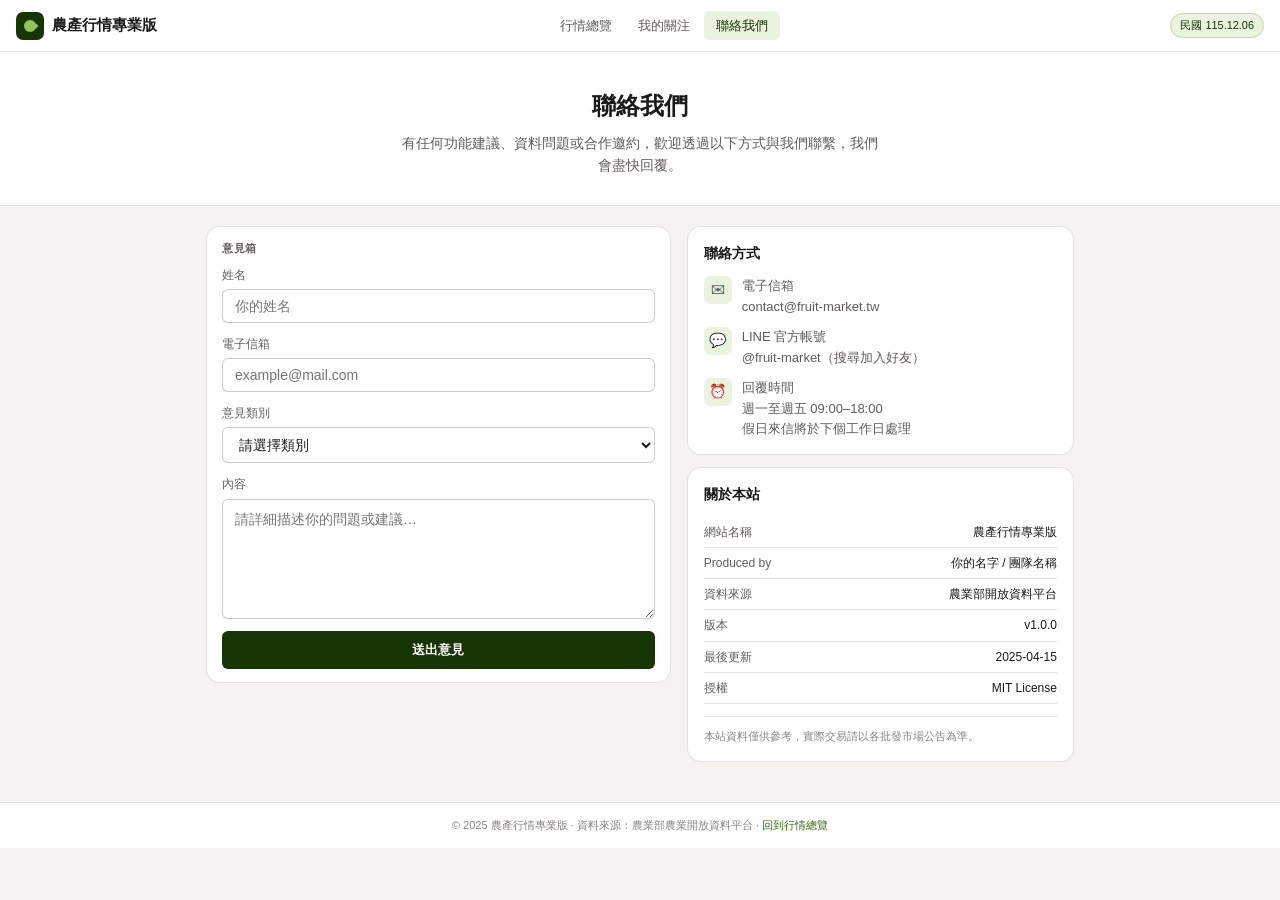
==== commit f44d23d6: "更新字體及bar" ====
--- a/contact.html
+++ b/contact.html
@@ -2,55 +2,46 @@
 <html lang="zh-TW">
 <head>
   <meta charset="UTF-8">
-  <meta name="viewport" content="width=device-width, initial-scale=1.0">
-  <title>聯絡我們 — 農產行情 Pro</title>
+  <meta name="viewport" content="width=device-width, initial-scale=1.0, viewport-fit=cover">
+  <title>聯絡我們 — 農產行情專業版</title>
   <link rel="stylesheet" href="css/style.css">
 </head>
 <body>
 
-<!-- ===== Topbar ===== -->
 <header class="topbar">
-  <a href="index.html" class="logo">
+  <div class="logo">
     <div class="logo-sq"><div class="logo-sq-i"></div></div>
-    農產行情 Pro
-  </a>
-
+    農產行情專業版
+  </div>
   <nav class="topbar-nav">
-    <a href="index.html" class="nav-link">行情總覽</a>
-    <a href="contact.html" class="nav-link active">聯絡我們</a>
+    <a href="index.html"     class="nav-link">行情總覽</a>
+    <a href="watchlist.html" class="nav-link">我的關注</a>
+    <a href="contact.html"   class="nav-link active">聯絡我們</a>
   </nav>
-
   <div class="topbar-right">
     <span class="pill live" id="date-pill">載入中</span>
-    <span class="pill">農業部開放資料</span>
   </div>
 </header>
 
-<!-- ===== Hero ===== -->
 <div class="contact-hero">
   <h1>聯絡我們</h1>
   <p>有任何功能建議、資料問題或合作邀約，歡迎透過以下方式與我們聯繫，我們會盡快回覆。</p>
 </div>
 
-<!-- ===== Main Content ===== -->
 <div class="contact-layout">
 
-  <!-- 左側：意見箱 -->
   <div>
     <div class="card">
       <div class="card-title">意見箱</div>
-
       <form id="contact-form">
         <div class="form-group">
           <label class="form-label">姓名</label>
           <input class="form-input" type="text" id="field-name" placeholder="你的姓名" required>
         </div>
-
         <div class="form-group">
           <label class="form-label">電子信箱</label>
           <input class="form-input" type="email" id="field-email" placeholder="example@mail.com" required>
         </div>
-
         <div class="form-group">
           <label class="form-label">意見類別</label>
           <select class="form-select" id="field-category">
@@ -62,100 +53,69 @@
             <option value="other">其他</option>
           </select>
         </div>
-
         <div class="form-group">
           <label class="form-label">內容</label>
           <textarea class="form-textarea" id="field-message" placeholder="請詳細描述你的問題或建議…" required></textarea>
         </div>
-
         <button type="submit" class="form-submit">送出意見</button>
-
-        <div class="success-msg" id="success-msg">
-          感謝你的回饋！我們已收到你的留言，將盡快與你聯繫。
-        </div>
+        <div class="success-msg" id="success-msg">感謝你的回饋！我們已收到你的留言，將盡快與你聯繫。</div>
       </form>
     </div>
   </div>
 
-  <!-- 右側：聯絡資訊 + Produced by -->
   <div>
     <div class="contact-info-card">
       <h3>聯絡方式</h3>
-
       <div class="contact-row">
         <div class="contact-icon">✉</div>
-        <div>
-          <div style="font-weight:500;margin-bottom:2px">電子信箱</div>
-          <div>mifruitw@gmail.com</div>
-        </div>
+        <div><div style="font-weight:500;margin-bottom:2px">電子信箱</div><div>contact@fruit-market.tw</div></div>
       </div>
-
       <div class="contact-row">
         <div class="contact-icon">💬</div>
-        <div>
-          <div style="font-weight:500;margin-bottom:2px">官網</div>
-          <div>https://mifruitw.com/</div>
-        </div>
+        <div><div style="font-weight:500;margin-bottom:2px">LINE 官方帳號</div><div>@fruit-market（搜尋加入好友）</div></div>
       </div>
-
       <div class="contact-row">
         <div class="contact-icon">⏰</div>
-        <div>
-          <div style="font-weight:500;margin-bottom:2px">回覆時間</div>
-          <div>週一至週五 09:00–18:00<br>假日來信將於下個工作日處理</div>
-        </div>
-      </div>
-
-      <div class="contact-row">
-        <div class="contact-icon">📋</div>
-        <div>
-          <div style="font-weight:500;margin-bottom:2px">資料問題通報</div>
-          <div>如發現報價有誤，請於意見箱選擇「資料問題」並附上作物名稱與市場，我們將優先處理。</div>
-        </div>
+        <div><div style="font-weight:500;margin-bottom:2px">回覆時間</div><div>週一至週五 09:00–18:00<br>假日來信將於下個工作日處理</div></div>
       </div>
     </div>
 
     <div class="produced-by">
       <h3>關於本站</h3>
-
-      <div class="produced-row">
-        <span class="produced-val">農產行情 Pro</span>
-      </div>
-      <div class="produced-row">
-        <span class="produced-key">Produced by</span>
-        <span class="produced-val">密菓子</span>
-      </div>
-      <div class="produced-row">
-        <span class="produced-key">版本</span>
-        <span class="produced-val" id="version-val">v1.0.1</span>
-      </div>
-      <div class="produced-row">
-        <span class="produced-key">最後更新</span>
-        <span class="produced-val" id="last-updated">2025-04-15</span>
-      </div>
-
-
-      <div style="margin-top:14px;padding-top:12px;border-top:0.5px solid var(--border);font-size:11px;color:var(--text-tertiary);line-height:1.7">
-        本站資料僅供參考，實際交易請以各批發市場公告為準。<br>
-        農業部開放資料授權：政府資料開放授權條款第 1 版。
+      <div class="produced-row"><span class="produced-key">網站名稱</span><span class="produced-val">農產行情專業版</span></div>
+      <div class="produced-row"><span class="produced-key">Produced by</span><span class="produced-val">你的名字 / 團隊名稱</span></div>
+      <div class="produced-row"><span class="produced-key">資料來源</span><span class="produced-val">農業部開放資料平台</span></div>
+      <div class="produced-row"><span class="produced-key">版本</span><span class="produced-val">v1.0.0</span></div>
+      <div class="produced-row"><span class="produced-key">最後更新</span><span class="produced-val">2025-04-15</span></div>
+      <div class="produced-row"><span class="produced-key">授權</span><span class="produced-val">MIT License</span></div>
+      <div style="margin-top:12px;padding-top:10px;border-top:0.5px solid var(--border);font-size:11px;color:var(--text-tertiary);line-height:1.7">
+        本站資料僅供參考，實際交易請以各批發市場公告為準。
       </div>
     </div>
   </div>
 
 </div>
 
-<!-- ===== Footer ===== -->
 <footer class="footer">
-  © 2026 農產行情專業版 · 資料來源：農業部農業開放資料平台 · 
+  © 2025 農產行情專業版 · 資料來源：農業部農業開放資料平台 ·
   <a href="index.html" style="color:var(--green-mid)">回到行情總覽</a>
 </footer>
+
+<!-- Bottom Nav（手機）— 所有頁面都要有 -->
+<nav class="bottom-nav">
+  <div class="bottom-nav-inner">
+    <a href="index.html"     class="bnav-item"><div class="bnav-icon">📊</div>行情總覽</a>
+    <a href="watchlist.html" class="bnav-item"><div class="bnav-icon">⭐</div>我的關注</a>
+    <a href="contact.html"   class="bnav-item active"><div class="bnav-icon">✉</div>聯絡我們</a>
+  </div>
+</nav>
 
 <script>
   function tick() {
     const now = new Date();
-    const y = now.getFullYear() - 1911;
-    const mo = String(now.getMonth() + 1).padStart(2, '0');
-    const d = String(now.getDate()).padStart(2, '0');
+    const y  = now.getFullYear() - 1911;
+    const mo = String(now.getMonth()+1).padStart(2,'0');
+    const d  = String(now.getDate()).padStart(2,'0');
     document.getElementById('date-pill').textContent = `民國 ${y}.${mo}.${d}`;
   }
   tick();
@@ -164,20 +124,8 @@
     e.preventDefault();
     const name    = document.getElementById('field-name').value.trim();
     const email   = document.getElementById('field-email').value.trim();
-    const cat     = document.getElementById('field-category').value;
     const message = document.getElementById('field-message').value.trim();
-
     if (!name || !email || !message) return;
-
-    /* 
-      TODO: 這裡替換成你的後端 API 或 Formspree endpoint
-      例如使用 Formspree（免費表單服務）：
-      1. 前往 https://formspree.io 建立帳號
-      2. 建立一個 form，取得 endpoint URL（格式如 https://formspree.io/f/xxxxxxxx）
-      3. 把下面的 fetch URL 換成你的 endpoint
-    */
-    console.log('送出：', { name, email, cat, message });
-
     document.getElementById('contact-form').style.opacity = '0.5';
     setTimeout(() => {
       document.getElementById('contact-form').style.opacity = '1';
@@ -188,6 +136,5 @@
     }, 600);
   });
 </script>
-
 </body>
-</html>+</html>
--- a/css/style.css
+++ b/css/style.css
@@ -33,7 +33,7 @@
 }
 
 html {
-  font-size: 14px;
+  font-size: 14px; /* 預設，由 JS 覆蓋 */
   -webkit-text-size-adjust: 100%;
   text-size-adjust: 100%;
 }
@@ -52,6 +52,39 @@
 a { color: inherit; text-decoration: none; }
 button { font-family: var(--font); cursor: pointer; border: none; background: transparent; }
 input, select, textarea { font-family: var(--font); }
+
+/* ===== Font Size Bar ===== */
+.font-size-bar {
+  background: var(--bg-surface);
+  border-bottom: 0.5px solid var(--border);
+  padding: 5px 16px;
+  display: flex;
+  align-items: center;
+  gap: 6px;
+  flex-wrap: wrap;
+}
+
+.fs-label {
+  font-size: 11px;
+  color: var(--text-tertiary);
+  white-space: nowrap;
+}
+
+.fs-btn {
+  font-size: 11px;
+  padding: 3px 10px;
+  border-radius: 20px;
+  border: 0.5px solid var(--border-strong);
+  cursor: pointer;
+  color: var(--text-secondary);
+  background: var(--bg-card);
+  transition: all 0.12s;
+  white-space: nowrap;
+  line-height: 1.4;
+}
+
+.fs-btn:hover  { background: var(--green-bg); color: var(--green-dark); border-color: var(--green-border); }
+.fs-btn.active { background: var(--green-dark); color: #fff; border-color: var(--green-dark); font-weight: 500; }
 
 /* ===== Topbar ===== */
 .topbar {
@@ -71,7 +104,8 @@
 
 .logo {
   display: flex; align-items: center; gap: 8px;
-  font-size: 15px; font-weight: 600; color: var(--text-primary); flex-shrink: 0;
+  font-size: 1.07rem; font-weight: 600;
+  color: var(--text-primary); flex-shrink: 0;
 }
 
 .logo-sq {
@@ -90,7 +124,7 @@
 .topbar-nav { display: flex; align-items: center; gap: 2px; }
 
 .nav-link {
-  font-size: 13px; padding: 5px 12px;
+  font-size: 0.93rem; padding: 5px 12px;
   border-radius: var(--radius-sm);
   color: var(--text-secondary);
   transition: background 0.15s, color 0.15s; white-space: nowrap;
@@ -117,23 +151,23 @@
 .bnav-item {
   flex: 1; display: flex; flex-direction: column;
   align-items: center; justify-content: center;
-  gap: 3px; font-size: 10px; color: var(--text-tertiary);
+  gap: 3px; font-size: 0.78rem; color: var(--text-tertiary);
   cursor: pointer; transition: color 0.15s;
   padding: 6px 0; text-decoration: none;
 }
 .bnav-item.active { color: var(--green-mid); }
-.bnav-icon { width: 22px; height: 22px; display: flex; align-items: center; justify-content: center; font-size: 18px; line-height: 1; }
+.bnav-icon { font-size: 1.28rem; line-height: 1; }
 
 /* ===== Pills ===== */
 .pill {
-  font-size: 11px; padding: 3px 9px; border-radius: 20px;
+  font-size: 0.78rem; padding: 3px 9px; border-radius: 20px;
   border: 0.5px solid var(--border); color: var(--text-secondary);
   white-space: nowrap; background: var(--bg-card);
 }
 .pill.live  { background: var(--green-bg); color: var(--green-dark); border-color: var(--green-border); }
 .pill.blue  { background: var(--blue-bg);  color: var(--blue-text);  border-color: var(--blue-border); }
 
-.badge { display: inline-block; font-size: 10px; padding: 1px 5px; border-radius: 3px; font-weight: 500; }
+.badge { display: inline-block; font-size: 0.71rem; padding: 1px 5px; border-radius: 3px; font-weight: 500; }
 .badge-auction   { background: var(--amber-bg); color: var(--amber-text); border: 0.5px solid var(--amber-border); }
 .badge-wholesale { background: var(--blue-bg);  color: var(--blue-text);  border: 0.5px solid var(--blue-border); }
 
@@ -145,11 +179,11 @@
   display: flex; align-items: center; gap: 8px; flex-wrap: wrap; width: 100%;
 }
 
-.filter-label { font-size: 12px; color: var(--text-secondary); white-space: nowrap; }
+.filter-label { font-size: 0.86rem; color: var(--text-secondary); white-space: nowrap; }
 .cat-pills    { display: flex; gap: 4px; flex-wrap: wrap; }
 
 .cpill {
-  font-size: 12px; padding: 4px 12px; border-radius: 20px;
+  font-size: 0.86rem; padding: 4px 12px; border-radius: 20px;
   border: 0.5px solid var(--border); cursor: pointer;
   color: var(--text-secondary); background: transparent;
   transition: all 0.12s; white-space: nowrap;
@@ -163,7 +197,7 @@
 }
 
 .seg-btn {
-  font-size: 11px; padding: 4px 10px; cursor: pointer;
+  font-size: 0.79rem; padding: 4px 10px; cursor: pointer;
   color: var(--text-secondary); background: transparent;
   border: none; border-right: 0.5px solid var(--border);
   white-space: nowrap; transition: all 0.1s;
@@ -183,7 +217,7 @@
 }
 
 .ptt {
-  font-size: 12px; padding: 5px 14px; cursor: pointer;
+  font-size: 0.86rem; padding: 5px 14px; cursor: pointer;
   color: var(--text-secondary); background: transparent;
   border: none; border-right: 0.5px solid var(--border);
   transition: all 0.1s; display: flex; align-items: center; gap: 5px;
@@ -207,16 +241,16 @@
 }
 
 .card-title {
-  font-size: 11px; font-weight: 600; color: var(--text-secondary);
+  font-size: 0.79rem; font-weight: 600; color: var(--text-secondary);
   text-transform: uppercase; letter-spacing: 0.05em; margin-bottom: 10px;
   display: flex; align-items: center; justify-content: space-between;
   flex-wrap: wrap; gap: 4px;
 }
 
-.card-title-sub { font-size: 10px; font-weight: 400; text-transform: none; letter-spacing: 0; color: var(--text-tertiary); }
+.card-title-sub { font-size: 0.71rem; font-weight: 400; text-transform: none; letter-spacing: 0; color: var(--text-tertiary); }
 
 .ptype-note {
-  font-size: 11px; color: var(--text-secondary); background: var(--bg-surface);
+  font-size: 0.79rem; color: var(--text-secondary); background: var(--bg-surface);
   border-radius: var(--radius-sm); padding: 6px 10px; margin-bottom: 10px; line-height: 1.5;
 }
 
@@ -236,10 +270,10 @@
   background: var(--bg-surface); border-radius: var(--radius-sm);
   padding: 8px 11px; flex: 1; min-width: 76px;
 }
-.metric-label { font-size: 10px; color: var(--text-secondary); margin-bottom: 2px; }
-.metric-value { font-size: 19px; font-weight: 600; font-variant-numeric: tabular-nums; line-height: 1.15; }
-.metric-unit  { font-size: 10px; color: var(--text-tertiary); margin-left: 2px; }
-.metric-sub   { font-size: 11px; font-variant-numeric: tabular-nums; margin-top: 2px; }
+.metric-label { font-size: 0.71rem; color: var(--text-secondary); margin-bottom: 2px; }
+.metric-value { font-size: 1.35rem; font-weight: 600; font-variant-numeric: tabular-nums; line-height: 1.15; }
+.metric-unit  { font-size: 0.71rem; color: var(--text-tertiary); margin-left: 2px; }
+.metric-sub   { font-size: 0.79rem; font-variant-numeric: tabular-nums; margin-top: 2px; }
 
 .color-up   { color: var(--green-mid); }
 .color-down { color: var(--red-text); }
@@ -260,11 +294,11 @@
 .crop-card:hover    { border-color: var(--green-border); background: #FAFFF7; }
 .crop-card.selected { border-color: var(--green-mid); border-width: 1.5px; background: var(--green-bg); }
 
-.crop-card-name  { font-size: 13px; font-weight: 600; margin-bottom: 5px; }
-.crop-card-price { font-size: 18px; font-weight: 600; font-variant-numeric: tabular-nums; line-height: 1.15; }
-.crop-card-unit  { font-size: 10px; color: var(--text-tertiary); margin-left: 2px; }
-.crop-card-chg   { font-size: 12px; font-variant-numeric: tabular-nums; margin-top: 2px; font-weight: 500; }
-.crop-card-vol   { font-size: 10px; color: var(--text-tertiary); margin-top: 4px; font-variant-numeric: tabular-nums; }
+.crop-card-name  { font-size: 0.93rem; font-weight: 600; margin-bottom: 5px; }
+.crop-card-price { font-size: 1.28rem; font-weight: 600; font-variant-numeric: tabular-nums; line-height: 1.15; }
+.crop-card-unit  { font-size: 0.71rem; color: var(--text-tertiary); margin-left: 2px; }
+.crop-card-chg   { font-size: 0.86rem; font-variant-numeric: tabular-nums; margin-top: 2px; font-weight: 500; }
+.crop-card-vol   { font-size: 0.71rem; color: var(--text-tertiary); margin-top: 4px; font-variant-numeric: tabular-nums; }
 
 /* ===== Ranking ===== */
 .rank-list { display: flex; flex-direction: column; gap: 0; }
@@ -275,18 +309,18 @@
 }
 .rank-item:last-child { border-bottom: none; }
 
-.rank-no { font-size: 12px; font-weight: 600; color: var(--text-tertiary); width: 18px; flex-shrink: 0; text-align: center; }
+.rank-no { font-size: 0.86rem; font-weight: 600; color: var(--text-tertiary); width: 18px; flex-shrink: 0; text-align: center; }
 .rank-no.gold   { color: #B8860B; }
 .rank-no.silver { color: #888; }
 .rank-no.bronze { color: #A0522D; }
 
-.rank-name  { font-size: 13px; font-weight: 500; flex: 1; min-width: 0; }
-.rank-price { font-size: 13px; font-weight: 600; font-variant-numeric: tabular-nums; text-align: right; }
-.rank-chg   { font-size: 12px; font-variant-numeric: tabular-nums; width: 58px; text-align: right; flex-shrink: 0; }
+.rank-name  { font-size: 0.93rem; font-weight: 500; flex: 1; min-width: 0; }
+.rank-price { font-size: 0.93rem; font-weight: 600; font-variant-numeric: tabular-nums; text-align: right; }
+.rank-chg   { font-size: 0.86rem; font-variant-numeric: tabular-nums; width: 58px; text-align: right; flex-shrink: 0; }
 
 /* ===== Variety Table ===== */
-.variety-table { width: 100%; border-collapse: collapse; font-size: 12px; }
-.variety-table th { font-size: 10px; font-weight: 600; color: var(--text-secondary); padding: 5px 7px; border-bottom: 0.5px solid var(--border); text-align: left; white-space: nowrap; }
+.variety-table { width: 100%; border-collapse: collapse; font-size: 0.86rem; }
+.variety-table th { font-size: 0.71rem; font-weight: 600; color: var(--text-secondary); padding: 5px 7px; border-bottom: 0.5px solid var(--border); text-align: left; white-space: nowrap; }
 .variety-table th.r { text-align: right; }
 .variety-table td   { padding: 6px 7px; border-bottom: 0.5px solid var(--border); vertical-align: middle; }
 .variety-table tr:last-child td { border-bottom: none; }
@@ -294,8 +328,8 @@
 .variety-table tr:hover td      { background: var(--bg-surface); cursor: pointer; }
 .variety-name { font-weight: 500; }
 .price-cell { text-align: right; font-variant-numeric: tabular-nums; font-weight: 600; }
-.chg-cell   { text-align: right; font-variant-numeric: tabular-nums; font-size: 11px; }
-.vol-cell   { text-align: right; font-variant-numeric: tabular-nums; color: var(--text-secondary); font-size: 11px; }
+.chg-cell   { text-align: right; font-variant-numeric: tabular-nums; }
+.vol-cell   { text-align: right; font-variant-numeric: tabular-nums; color: var(--text-secondary); }
 
 /* ===== Chart ===== */
 .chart-toolbar {
@@ -305,7 +339,7 @@
 .tab-group { display: flex; gap: 3px; flex-wrap: wrap; }
 
 .tb {
-  font-size: 11px; padding: 3px 10px; border-radius: var(--radius-sm);
+  font-size: 0.79rem; padding: 3px 10px; border-radius: var(--radius-sm);
   border: 0.5px solid var(--border); cursor: pointer;
   color: var(--text-secondary); background: transparent; transition: all 0.1s;
 }
@@ -315,13 +349,13 @@
 .tb.active.blue  { background: var(--blue-bg);  color: var(--blue-text);  border-color: var(--blue-border); }
 
 .legend-row { display: flex; gap: 12px; flex-wrap: wrap; margin-bottom: 6px; }
-.legend-item { display: flex; align-items: center; gap: 5px; font-size: 11px; color: var(--text-secondary); }
+.legend-item { display: flex; align-items: center; gap: 5px; font-size: 0.79rem; color: var(--text-secondary); }
 .legend-swatch { width: 10px; height: 10px; border-radius: 2px; flex-shrink: 0; }
 .legend-dashed { width: 18px; height: 0; border-top: 2px dashed currentColor; }
 
 .season-note {
   background: var(--bg-surface); border-left: 2px solid var(--green-light);
-  padding: 7px 10px; font-size: 11px; color: var(--text-secondary);
+  padding: 7px 10px; font-size: 0.79rem; color: var(--text-secondary);
   line-height: 1.6; margin-top: 8px;
   border-radius: 0 var(--radius-sm) var(--radius-sm) 0;
 }
@@ -329,34 +363,34 @@
 /* ===== Market Bars ===== */
 .market-list { display: flex; flex-direction: column; gap: 5px; }
 .market-row  { display: flex; align-items: center; gap: 6px; }
-.market-name { font-size: 11px; color: var(--text-secondary); width: 62px; text-align: right; flex-shrink: 0; overflow: hidden; text-overflow: ellipsis; white-space: nowrap; }
+.market-name { font-size: 0.79rem; color: var(--text-secondary); width: 62px; text-align: right; flex-shrink: 0; overflow: hidden; text-overflow: ellipsis; white-space: nowrap; }
 .bar-track   { flex: 1; height: 20px; background: var(--bg-surface); border-radius: 4px; overflow: hidden; min-width: 0; }
 .bar-fill    { height: 100%; border-radius: 4px; display: flex; align-items: center; justify-content: flex-end; padding-right: 6px; transition: width 0.5s; }
-.bar-fill-val { font-size: 11px; font-weight: 600; font-variant-numeric: tabular-nums; }
-.market-vol  { font-size: 10px; color: var(--text-tertiary); font-variant-numeric: tabular-nums; width: 42px; text-align: right; flex-shrink: 0; }
-.region-tag  { font-size: 9px; font-weight: 600; width: 18px; text-align: center; padding: 1px 2px; border-radius: 3px; flex-shrink: 0; }
-.best-tag    { font-size: 9px; padding: 1px 5px; background: var(--green-bg); color: var(--green-dark); border-radius: 3px; flex-shrink: 0; }
-.worst-tag   { font-size: 9px; padding: 1px 5px; background: var(--red-bg);   color: var(--red-text);   border-radius: 3px; flex-shrink: 0; }
+.bar-fill-val { font-size: 0.79rem; font-weight: 600; font-variant-numeric: tabular-nums; }
+.market-vol  { font-size: 0.71rem; color: var(--text-tertiary); font-variant-numeric: tabular-nums; width: 40px; text-align: right; flex-shrink: 0; }
+.region-tag  { font-size: 0.64rem; font-weight: 600; width: 18px; text-align: center; padding: 1px 2px; border-radius: 3px; flex-shrink: 0; }
+.best-tag    { font-size: 0.64rem; padding: 1px 5px; background: var(--green-bg); color: var(--green-dark); border-radius: 3px; flex-shrink: 0; }
+.worst-tag   { font-size: 0.64rem; padding: 1px 5px; background: var(--red-bg);   color: var(--red-text);   border-radius: 3px; flex-shrink: 0; }
 
 /* ===== News ===== */
 .news-item { padding: 9px 0; border-bottom: 0.5px solid var(--border); cursor: pointer; }
 .news-item:last-child { border-bottom: none; }
 .news-item:hover .news-title { color: var(--blue-text); }
-.news-tag    { font-size: 10px; padding: 1px 6px; border-radius: 3px; display: inline-block; margin-bottom: 4px; font-weight: 500; }
+.news-tag    { font-size: 0.71rem; padding: 1px 6px; border-radius: 3px; display: inline-block; margin-bottom: 4px; font-weight: 500; }
 .tag-price   { background: var(--green-bg); color: var(--green-dark); }
 .tag-weather { background: var(--blue-bg);  color: var(--blue-text); }
 .tag-policy  { background: var(--amber-bg); color: var(--amber-text); }
 .tag-market  { background: #EEEDFE; color: #3C3489; }
-.news-title  { font-size: 12px; font-weight: 500; line-height: 1.4; transition: color 0.1s; }
-.news-meta   { font-size: 10px; color: var(--text-tertiary); margin-top: 3px; }
-
-/* ===== 我的關注 Setup ===== */
+.news-title  { font-size: 0.86rem; font-weight: 500; line-height: 1.4; transition: color 0.1s; }
+.news-meta   { font-size: 0.71rem; color: var(--text-tertiary); margin-top: 3px; }
+
+/* ===== Watchlist Setup ===== */
 .watchlist-setup { max-width: 600px; margin: 36px auto; padding: 0 16px; }
-.watchlist-setup h2 { font-size: 20px; font-weight: 600; margin-bottom: 6px; }
-.watchlist-setup p  { font-size: 13px; color: var(--text-secondary); margin-bottom: 20px; line-height: 1.6; }
+.watchlist-setup h2 { font-size: 1.43rem; font-weight: 600; margin-bottom: 6px; }
+.watchlist-setup p  { font-size: 0.93rem; color: var(--text-secondary); margin-bottom: 20px; line-height: 1.6; }
 
 .pick-section { margin-bottom: 18px; }
-.pick-section-title { font-size: 11px; font-weight: 600; color: var(--text-secondary); text-transform: uppercase; letter-spacing: 0.05em; margin-bottom: 8px; }
+.pick-section-title { font-size: 0.79rem; font-weight: 600; color: var(--text-secondary); text-transform: uppercase; letter-spacing: 0.05em; margin-bottom: 8px; }
 
 .pick-grid {
   display: grid;
@@ -368,16 +402,16 @@
   display: flex; flex-direction: column; align-items: center; justify-content: center;
   padding: 10px 6px; border-radius: var(--radius-md);
   border: 0.5px solid var(--border); cursor: pointer;
-  font-size: 13px; font-weight: 500; color: var(--text-secondary);
+  font-size: 0.93rem; font-weight: 500; color: var(--text-secondary);
   background: var(--bg-card); transition: all 0.12s; gap: 3px; text-align: center;
   min-height: 58px;
 }
 .pick-item:hover   { border-color: var(--green-border); background: var(--green-bg); color: var(--green-dark); }
 .pick-item.checked { border-color: var(--green-mid); border-width: 1.5px; background: var(--green-bg); color: var(--green-dark); }
-.pick-check { font-size: 11px; color: var(--green-mid); height: 14px; }
+.pick-check { font-size: 0.79rem; color: var(--green-mid); height: 14px; }
 
 .setup-confirm-btn {
-  width: 100%; padding: 12px; font-size: 14px; font-weight: 600;
+  width: 100%; padding: 12px; font-size: 1rem; font-weight: 600;
   background: var(--green-dark); color: #fff;
   border: none; border-radius: var(--radius-sm);
   cursor: pointer; transition: opacity 0.15s; margin-top: 8px;
@@ -385,18 +419,17 @@
 .setup-confirm-btn:hover    { opacity: 0.85; }
 .setup-confirm-btn:disabled { opacity: 0.4; cursor: not-allowed; }
 
-/* ===== 我的關注 Tabs ===== */
+/* ===== Watchlist Tabs ===== */
 .watchlist-tabs {
-  display: flex; gap: 6px; flex-wrap: nowrap;
-  padding: 8px 16px;
-  background: var(--bg-card);
+  display: flex; gap: 6px;
+  padding: 8px 16px; background: var(--bg-card);
   border-bottom: 0.5px solid var(--border);
   overflow-x: auto; -webkit-overflow-scrolling: touch;
   align-items: center;
 }
 
 .watch-tab {
-  font-size: 12px; padding: 4px 13px; border-radius: 20px;
+  font-size: 0.86rem; padding: 4px 13px; border-radius: 20px;
   border: 0.5px solid var(--border); cursor: pointer;
   color: var(--text-secondary); background: transparent; white-space: nowrap;
   transition: all 0.12s;
@@ -405,7 +438,7 @@
 .watch-tab.active { background: var(--green-bg); color: var(--green-dark); border-color: var(--green-border); font-weight: 500; }
 
 .watch-edit-btn {
-  font-size: 11px; padding: 4px 10px; border-radius: 20px;
+  font-size: 0.79rem; padding: 4px 10px; border-radius: 20px;
   border: 0.5px solid var(--border); cursor: pointer;
   color: var(--text-tertiary); background: transparent;
   margin-left: auto; white-space: nowrap; flex-shrink: 0;
@@ -417,10 +450,10 @@
 .loading-fill.active { animation: loadpulse 1.4s ease-in-out infinite; }
 @keyframes loadpulse { 0%{width:0%;margin-left:0} 50%{width:75%;margin-left:12%} 100%{width:0%;margin-left:100%} }
 
-/* ===== Contact Page ===== */
+/* ===== Contact ===== */
 .contact-hero { background: var(--bg-card); border-bottom: 0.5px solid var(--border); padding: 36px 16px 28px; text-align: center; }
-.contact-hero h1 { font-size: 24px; font-weight: 600; margin-bottom: 8px; }
-.contact-hero p  { font-size: 13px; color: var(--text-secondary); max-width: 480px; margin: 0 auto; line-height: 1.6; }
+.contact-hero h1 { font-size: 1.71rem; font-weight: 600; margin-bottom: 8px; }
+.contact-hero p  { font-size: 1rem; color: var(--text-secondary); max-width: 480px; margin: 0 auto; line-height: 1.6; }
 
 .contact-layout {
   display: grid; grid-template-columns: minmax(0,1.2fr) minmax(0,1fr);
@@ -428,11 +461,11 @@
 }
 
 .form-group { display: flex; flex-direction: column; gap: 5px; margin-bottom: 12px; }
-.form-label { font-size: 12px; font-weight: 500; color: var(--text-secondary); }
+.form-label { font-size: 0.86rem; font-weight: 500; color: var(--text-secondary); }
 
 .form-input, .form-select, .form-textarea {
   width: 100%; padding: 8px 12px;
-  font-size: 16px; /* 防止 iOS 縮放 */
+  font-size: 1rem;
   border: 0.5px solid var(--border-strong); border-radius: var(--radius-sm);
   background: var(--bg-card); color: var(--text-primary);
   outline: none; transition: border-color 0.15s; font-family: var(--font);
@@ -441,50 +474,47 @@
 .form-textarea { min-height: 120px; resize: vertical; line-height: 1.6; }
 
 .form-submit {
-  width: 100%; padding: 10px; font-size: 13px; font-weight: 600;
+  width: 100%; padding: 10px; font-size: 0.93rem; font-weight: 600;
   background: var(--green-dark); color: #fff;
   border: none; border-radius: var(--radius-sm); cursor: pointer; transition: opacity 0.15s;
 }
 .form-submit:hover { opacity: 0.85; }
 
 .contact-info-card { background: var(--bg-card); border-radius: var(--radius-lg); border: 0.5px solid var(--border); padding: 16px; margin-bottom: 12px; }
-.contact-info-card h3 { font-size: 14px; font-weight: 600; margin-bottom: 12px; }
-
-.contact-row { display: flex; align-items: flex-start; gap: 10px; margin-bottom: 10px; font-size: 13px; color: var(--text-secondary); }
+.contact-info-card h3 { font-size: 1rem; font-weight: 600; margin-bottom: 12px; }
+
+.contact-row { display: flex; align-items: flex-start; gap: 10px; margin-bottom: 10px; font-size: 0.93rem; color: var(--text-secondary); }
 .contact-row:last-child { margin-bottom: 0; }
-.contact-icon { width: 28px; height: 28px; border-radius: 7px; background: var(--green-bg); display: flex; align-items: center; justify-content: center; flex-shrink: 0; font-size: 14px; }
+.contact-icon { width: 28px; height: 28px; border-radius: 7px; background: var(--green-bg); display: flex; align-items: center; justify-content: center; flex-shrink: 0; font-size: 1rem; }
 
 .produced-by { background: var(--bg-card); border-radius: var(--radius-lg); border: 0.5px solid var(--border); padding: 16px; }
-.produced-by h3 { font-size: 14px; font-weight: 600; margin-bottom: 12px; }
-.produced-row { display: flex; justify-content: space-between; align-items: center; padding: 6px 0; border-bottom: 0.5px solid var(--border); font-size: 12px; }
+.produced-by h3 { font-size: 1rem; font-weight: 600; margin-bottom: 12px; }
+.produced-row { display: flex; justify-content: space-between; align-items: center; padding: 6px 0; border-bottom: 0.5px solid var(--border); font-size: 0.86rem; }
 .produced-row:last-child { border-bottom: none; }
 .produced-key { color: var(--text-secondary); }
 .produced-val { color: var(--text-primary); font-weight: 500; }
 
-.success-msg { display: none; background: var(--green-bg); color: var(--green-dark); border: 0.5px solid var(--green-border); border-radius: var(--radius-sm); padding: 10px 14px; font-size: 13px; margin-top: 10px; text-align: center; }
+.success-msg { display: none; background: var(--green-bg); color: var(--green-dark); border: 0.5px solid var(--green-border); border-radius: var(--radius-sm); padding: 10px 14px; font-size: 0.93rem; margin-top: 10px; text-align: center; }
 
 /* ===== Footer ===== */
-.footer { background: var(--bg-card); border-top: 0.5px solid var(--border); padding: 14px 16px; text-align: center; font-size: 11px; color: var(--text-tertiary); margin-top: 20px; }
-
-/* ===== Empty state ===== */
-.empty-state { text-align: center; padding: 32px 16px; color: var(--text-tertiary); font-size: 13px; line-height: 1.7; }
-
-/* ===== Tablet ≤960px ===== */
+.footer { background: var(--bg-card); border-top: 0.5px solid var(--border); padding: 14px 16px; text-align: center; font-size: 0.79rem; color: var(--text-tertiary); margin-top: 20px; }
+
+/* ===== RWD ≤960px ===== */
 @media (max-width: 960px) {
   .main-layout { grid-template-columns: 1fr; }
   .col-right { order: -1; }
 }
 
-/* ===== Mobile ≤600px ===== */
+/* ===== RWD Mobile ≤600px ===== */
 @media (max-width: 600px) {
   :root { --topbar-h: 48px; }
-  html { font-size: 13px; }
 
   .topbar-nav { display: none; }
   .bottom-nav { display: block; }
   .topbar { padding: 0 12px; }
   .topbar-right .pill:not(.live) { display: none; }
 
+  .font-size-bar { padding: 5px 12px; }
   .filter-bar { padding: 7px 12px; gap: 6px; }
   .unit-switcher { margin-left: 0; width: 100%; }
 
@@ -492,23 +522,20 @@
   .card { padding: 11px 12px; }
 
   .summary-row { display: grid; grid-template-columns: 1fr 1fr; gap: 5px; }
-  .metric-value { font-size: 16px; }
+  .metric-value { font-size: 1.14rem; }
 
   .overview-grid { grid-template-columns: repeat(2, 1fr); }
 
-  .variety-table { font-size: 11px; }
-  .variety-table th, .variety-table td { padding: 5px 4px; }
   .variety-table .hide-mobile { display: none; }
 
   .market-name { width: 52px; }
 
   .contact-hero { padding: 24px 12px 20px; }
-  .contact-hero h1 { font-size: 20px; }
+  .contact-hero h1 { font-size: 1.43rem; }
   .contact-layout { grid-template-columns: 1fr; padding: 12px; gap: 12px; }
 
   .pick-grid { grid-template-columns: repeat(3, 1fr); }
   .watchlist-setup { margin: 20px auto; }
-  .watchlist-setup h2 { font-size: 18px; }
 }
 
 @media (max-width: 380px) {
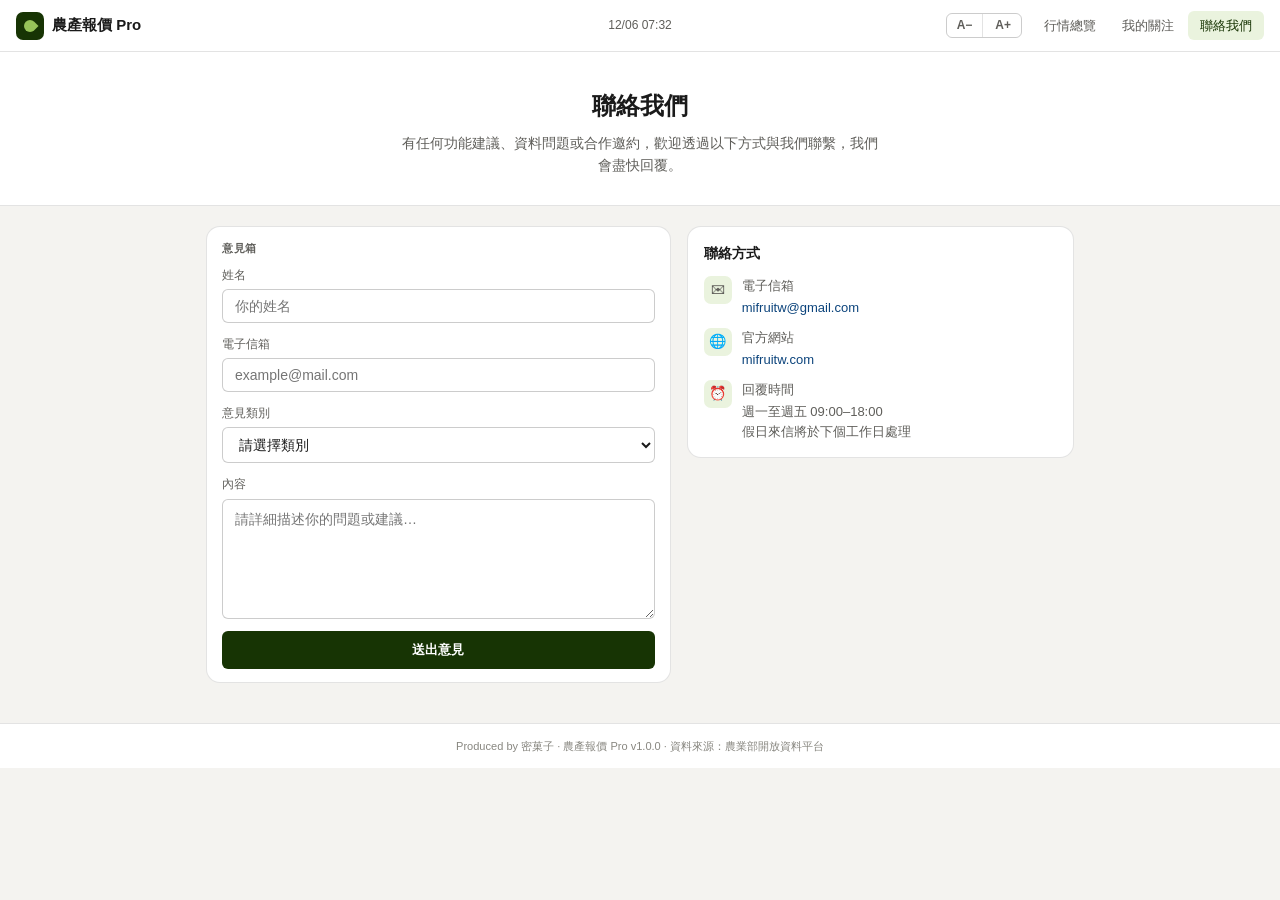
==== commit 9d0bf839: "農產報價Pro：新標題、即時新聞、A±字體、聯絡資訊更新" ====
--- a/contact.html
+++ b/contact.html
@@ -3,23 +3,31 @@
 <head>
   <meta charset="UTF-8">
   <meta name="viewport" content="width=device-width, initial-scale=1.0, viewport-fit=cover">
-  <title>聯絡我們 — 農產行情專業版</title>
+  <title>聯絡我們 — 農產報價 Pro</title>
   <link rel="stylesheet" href="css/style.css">
 </head>
 <body>
 
 <header class="topbar">
-  <div class="logo">
-    <div class="logo-sq"><div class="logo-sq-i"></div></div>
-    農產行情專業版
+  <div class="topbar-left">
+    <div class="logo">
+      <div class="logo-sq"><div class="logo-sq-i"></div></div>
+      <span>農產報價 Pro</span>
+    </div>
   </div>
-  <nav class="topbar-nav">
-    <a href="index.html"     class="nav-link">行情總覽</a>
-    <a href="watchlist.html" class="nav-link">我的關注</a>
-    <a href="contact.html"   class="nav-link active">聯絡我們</a>
-  </nav>
+
+  <div class="topbar-date" id="topbar-date">--/--</div>
+
   <div class="topbar-right">
-    <span class="pill live" id="date-pill">載入中</span>
+    <div class="font-ctrl">
+      <button class="font-btn" onclick="fontSizeDecrease()" aria-label="縮小字體">A−</button>
+      <button class="font-btn" onclick="fontSizeIncrease()" aria-label="放大字體">A+</button>
+    </div>
+    <nav class="topbar-nav">
+      <a href="index.html"     class="nav-link">行情總覽</a>
+      <a href="watchlist.html" class="nav-link">我的關注</a>
+      <a href="contact.html"   class="nav-link active">聯絡我們</a>
+    </nav>
   </div>
 </header>
 
@@ -30,6 +38,7 @@
 
 <div class="contact-layout">
 
+  <!-- 左側：意見箱 -->
   <div>
     <div class="card">
       <div class="card-title">意見箱</div>
@@ -63,33 +72,34 @@
     </div>
   </div>
 
+  <!-- 右側：聯絡方式 -->
   <div>
     <div class="contact-info-card">
       <h3>聯絡方式</h3>
+
       <div class="contact-row">
         <div class="contact-icon">✉</div>
-        <div><div style="font-weight:500;margin-bottom:2px">電子信箱</div><div>contact@fruit-market.tw</div></div>
+        <div>
+          <div style="font-weight:500;margin-bottom:3px">電子信箱</div>
+          <a href="mailto:mifruitw@gmail.com" style="color:var(--blue-text)">mifruitw@gmail.com</a>
+        </div>
       </div>
+
       <div class="contact-row">
-        <div class="contact-icon">💬</div>
-        <div><div style="font-weight:500;margin-bottom:2px">LINE 官方帳號</div><div>@fruit-market（搜尋加入好友）</div></div>
+        <div class="contact-icon">🌐</div>
+        <div>
+          <div style="font-weight:500;margin-bottom:3px">官方網站</div>
+          <a href="https://mifruitw.com/" target="_blank" rel="noopener"
+            style="color:var(--blue-text)">mifruitw.com</a>
+        </div>
       </div>
+
       <div class="contact-row">
         <div class="contact-icon">⏰</div>
-        <div><div style="font-weight:500;margin-bottom:2px">回覆時間</div><div>週一至週五 09:00–18:00<br>假日來信將於下個工作日處理</div></div>
-      </div>
-    </div>
-
-    <div class="produced-by">
-      <h3>關於本站</h3>
-      <div class="produced-row"><span class="produced-key">網站名稱</span><span class="produced-val">農產行情專業版</span></div>
-      <div class="produced-row"><span class="produced-key">Produced by</span><span class="produced-val">你的名字 / 團隊名稱</span></div>
-      <div class="produced-row"><span class="produced-key">資料來源</span><span class="produced-val">農業部開放資料平台</span></div>
-      <div class="produced-row"><span class="produced-key">版本</span><span class="produced-val">v1.0.0</span></div>
-      <div class="produced-row"><span class="produced-key">最後更新</span><span class="produced-val">2025-04-15</span></div>
-      <div class="produced-row"><span class="produced-key">授權</span><span class="produced-val">MIT License</span></div>
-      <div style="margin-top:12px;padding-top:10px;border-top:0.5px solid var(--border);font-size:11px;color:var(--text-tertiary);line-height:1.7">
-        本站資料僅供參考，實際交易請以各批發市場公告為準。
+        <div>
+          <div style="font-weight:500;margin-bottom:3px">回覆時間</div>
+          <div>週一至週五 09:00–18:00<br>假日來信將於下個工作日處理</div>
+        </div>
       </div>
     </div>
   </div>
@@ -97,11 +107,10 @@
 </div>
 
 <footer class="footer">
-  © 2025 農產行情專業版 · 資料來源：農業部農業開放資料平台 ·
-  <a href="index.html" style="color:var(--green-mid)">回到行情總覽</a>
+  Produced by 密菓子 · 農產報價 Pro v1.0.0 · 資料來源：農業部開放資料平台
 </footer>
 
-<!-- Bottom Nav（手機）— 所有頁面都要有 -->
+<!-- Bottom Nav -->
 <nav class="bottom-nav">
   <div class="bottom-nav-inner">
     <a href="index.html"     class="bnav-item"><div class="bnav-icon">📊</div>行情總覽</a>
@@ -110,26 +119,18 @@
   </div>
 </nav>
 
+<script src="js/units.js"></script>
 <script>
-  function tick() {
-    const now = new Date();
-    const y  = now.getFullYear() - 1911;
-    const mo = String(now.getMonth()+1).padStart(2,'0');
-    const d  = String(now.getDate()).padStart(2,'0');
-    document.getElementById('date-pill').textContent = `民國 ${y}.${mo}.${d}`;
-  }
-  tick();
-
   document.getElementById('contact-form').addEventListener('submit', function(e) {
     e.preventDefault();
     const name    = document.getElementById('field-name').value.trim();
     const email   = document.getElementById('field-email').value.trim();
     const message = document.getElementById('field-message').value.trim();
     if (!name || !email || !message) return;
-    document.getElementById('contact-form').style.opacity = '0.5';
+    this.style.opacity = '0.5';
     setTimeout(() => {
-      document.getElementById('contact-form').style.opacity = '1';
-      document.getElementById('contact-form').reset();
+      this.style.opacity = '1';
+      this.reset();
       const msg = document.getElementById('success-msg');
       msg.style.display = 'block';
       setTimeout(() => msg.style.display = 'none', 5000);
--- a/css/style.css
+++ b/css/style.css
@@ -33,7 +33,7 @@
 }
 
 html {
-  font-size: 14px; /* 預設，由 JS 覆蓋 */
+  font-size: 14px;
   -webkit-text-size-adjust: 100%;
   text-size-adjust: 100%;
 }
@@ -53,40 +53,13 @@
 button { font-family: var(--font); cursor: pointer; border: none; background: transparent; }
 input, select, textarea { font-family: var(--font); }
 
-/* ===== Font Size Bar ===== */
-.font-size-bar {
-  background: var(--bg-surface);
-  border-bottom: 0.5px solid var(--border);
-  padding: 5px 16px;
-  display: flex;
-  align-items: center;
-  gap: 6px;
-  flex-wrap: wrap;
-}
-
-.fs-label {
-  font-size: 11px;
-  color: var(--text-tertiary);
-  white-space: nowrap;
-}
-
-.fs-btn {
-  font-size: 11px;
-  padding: 3px 10px;
-  border-radius: 20px;
-  border: 0.5px solid var(--border-strong);
-  cursor: pointer;
-  color: var(--text-secondary);
-  background: var(--bg-card);
-  transition: all 0.12s;
-  white-space: nowrap;
-  line-height: 1.4;
-}
-
-.fs-btn:hover  { background: var(--green-bg); color: var(--green-dark); border-color: var(--green-border); }
-.fs-btn.active { background: var(--green-dark); color: #fff; border-color: var(--green-dark); font-weight: 500; }
-
 /* ===== Topbar ===== */
+/*
+  三欄佈局：
+  左：Logo
+  中：日期（絕對定位居中）
+  右：A- A+ + 桌面導覽
+*/
 .topbar {
   background: var(--bg-card);
   border-bottom: 0.5px solid var(--border);
@@ -94,12 +67,16 @@
   height: var(--topbar-h);
   display: flex;
   align-items: center;
-  justify-content: space-between;
   position: sticky;
   top: 0;
   z-index: 200;
   width: 100%;
-  gap: 8px;
+}
+
+.topbar-left {
+  display: flex;
+  align-items: center;
+  flex: 1;
 }
 
 .logo {
@@ -121,6 +98,57 @@
   transform: rotate(45deg);
 }
 
+/* 日期：絕對定位置中 */
+.topbar-date {
+  position: absolute;
+  left: 50%;
+  transform: translateX(-50%);
+  font-size: 0.86rem;
+  font-weight: 500;
+  color: var(--text-secondary);
+  font-variant-numeric: tabular-nums;
+  white-space: nowrap;
+  pointer-events: none;
+}
+
+.topbar-right {
+  display: flex;
+  align-items: center;
+  gap: 10px;
+  flex: 1;
+  justify-content: flex-end;
+}
+
+/* A- A+ 字體按鈕 */
+.font-ctrl {
+  display: flex;
+  align-items: center;
+  gap: 2px;
+  border: 0.5px solid var(--border-strong);
+  border-radius: var(--radius-sm);
+  overflow: hidden;
+  flex-shrink: 0;
+}
+
+.font-btn {
+  font-size: 12px;
+  font-weight: 600;
+  padding: 4px 10px;
+  cursor: pointer;
+  color: var(--text-secondary);
+  background: transparent;
+  border: none;
+  border-right: 0.5px solid var(--border);
+  transition: all 0.12s;
+  white-space: nowrap;
+  line-height: 1.3;
+}
+
+.font-btn:last-child { border-right: none; }
+.font-btn:hover { background: var(--bg-surface); color: var(--text-primary); }
+.font-btn:active { background: var(--green-bg); color: var(--green-dark); }
+
+/* 桌面導覽 */
 .topbar-nav { display: flex; align-items: center; gap: 2px; }
 
 .nav-link {
@@ -132,9 +160,7 @@
 .nav-link:hover  { background: var(--bg-surface); color: var(--text-primary); }
 .nav-link.active { background: var(--green-bg); color: var(--green-dark); font-weight: 500; }
 
-.topbar-right { display: flex; align-items: center; gap: 6px; flex-shrink: 0; }
-
-/* ===== Bottom Nav ===== */
+/* ===== Bottom Nav（手機）===== */
 .bottom-nav {
   display: none;
   position: fixed;
@@ -165,7 +191,6 @@
   white-space: nowrap; background: var(--bg-card);
 }
 .pill.live  { background: var(--green-bg); color: var(--green-dark); border-color: var(--green-border); }
-.pill.blue  { background: var(--blue-bg);  color: var(--blue-text);  border-color: var(--blue-border); }
 
 .badge { display: inline-block; font-size: 0.71rem; padding: 1px 5px; border-radius: 3px; font-weight: 500; }
 .badge-auction   { background: var(--amber-bg); color: var(--amber-text); border: 0.5px solid var(--amber-border); }
@@ -373,16 +398,40 @@
 .worst-tag   { font-size: 0.64rem; padding: 1px 5px; background: var(--red-bg);   color: var(--red-text);   border-radius: 3px; flex-shrink: 0; }
 
 /* ===== News ===== */
-.news-item { padding: 9px 0; border-bottom: 0.5px solid var(--border); cursor: pointer; }
+.news-item { padding: 9px 0; border-bottom: 0.5px solid var(--border); }
 .news-item:last-child { border-bottom: none; }
-.news-item:hover .news-title { color: var(--blue-text); }
+.news-item a { display: block; text-decoration: none; color: inherit; }
+.news-item a:hover .news-title { color: var(--blue-text); }
+
 .news-tag    { font-size: 0.71rem; padding: 1px 6px; border-radius: 3px; display: inline-block; margin-bottom: 4px; font-weight: 500; }
 .tag-price   { background: var(--green-bg); color: var(--green-dark); }
 .tag-weather { background: var(--blue-bg);  color: var(--blue-text); }
 .tag-policy  { background: var(--amber-bg); color: var(--amber-text); }
 .tag-market  { background: #EEEDFE; color: #3C3489; }
+
 .news-title  { font-size: 0.86rem; font-weight: 500; line-height: 1.4; transition: color 0.1s; }
 .news-meta   { font-size: 0.71rem; color: var(--text-tertiary); margin-top: 3px; }
+.news-source-badge { font-size: 0.64rem; padding: 1px 5px; border-radius: 3px; background: var(--bg-surface); color: var(--text-tertiary); border: 0.5px solid var(--border); margin-left: 4px; }
+
+/* 新聞載入中 */
+.news-loading {
+  display: flex; align-items: center; gap: 8px;
+  padding: 16px 0; color: var(--text-tertiary); font-size: 0.86rem;
+}
+.news-spinner {
+  width: 14px; height: 14px;
+  border: 2px solid var(--border);
+  border-top-color: var(--green-mid);
+  border-radius: 50%;
+  animation: spin 0.8s linear infinite;
+  flex-shrink: 0;
+}
+@keyframes spin { to { transform: rotate(360deg); } }
+
+.news-error {
+  padding: 12px 0; color: var(--text-tertiary); font-size: 0.86rem;
+  text-align: center; line-height: 1.6;
+}
 
 /* ===== Watchlist Setup ===== */
 .watchlist-setup { max-width: 600px; margin: 36px auto; padding: 0 16px; }
@@ -464,8 +513,7 @@
 .form-label { font-size: 0.86rem; font-weight: 500; color: var(--text-secondary); }
 
 .form-input, .form-select, .form-textarea {
-  width: 100%; padding: 8px 12px;
-  font-size: 1rem;
+  width: 100%; padding: 8px 12px; font-size: 1rem;
   border: 0.5px solid var(--border-strong); border-radius: var(--radius-sm);
   background: var(--bg-card); color: var(--text-primary);
   outline: none; transition: border-color 0.15s; font-family: var(--font);
@@ -487,17 +535,15 @@
 .contact-row:last-child { margin-bottom: 0; }
 .contact-icon { width: 28px; height: 28px; border-radius: 7px; background: var(--green-bg); display: flex; align-items: center; justify-content: center; flex-shrink: 0; font-size: 1rem; }
 
-.produced-by { background: var(--bg-card); border-radius: var(--radius-lg); border: 0.5px solid var(--border); padding: 16px; }
-.produced-by h3 { font-size: 1rem; font-weight: 600; margin-bottom: 12px; }
-.produced-row { display: flex; justify-content: space-between; align-items: center; padding: 6px 0; border-bottom: 0.5px solid var(--border); font-size: 0.86rem; }
-.produced-row:last-child { border-bottom: none; }
-.produced-key { color: var(--text-secondary); }
-.produced-val { color: var(--text-primary); font-weight: 500; }
-
 .success-msg { display: none; background: var(--green-bg); color: var(--green-dark); border: 0.5px solid var(--green-border); border-radius: var(--radius-sm); padding: 10px 14px; font-size: 0.93rem; margin-top: 10px; text-align: center; }
 
 /* ===== Footer ===== */
-.footer { background: var(--bg-card); border-top: 0.5px solid var(--border); padding: 14px 16px; text-align: center; font-size: 0.79rem; color: var(--text-tertiary); margin-top: 20px; }
+.footer {
+  background: var(--bg-card); border-top: 0.5px solid var(--border);
+  padding: 14px 16px; text-align: center;
+  font-size: 0.79rem; color: var(--text-tertiary);
+  margin-top: 20px;
+}
 
 /* ===== RWD ≤960px ===== */
 @media (max-width: 960px) {
@@ -512,9 +558,10 @@
   .topbar-nav { display: none; }
   .bottom-nav { display: block; }
   .topbar { padding: 0 12px; }
-  .topbar-right .pill:not(.live) { display: none; }
-
-  .font-size-bar { padding: 5px 12px; }
+
+  /* 手機上隱藏 logo 文字，只保留圖示，讓日期居中有空間 */
+  .logo span { display: none; }
+
   .filter-bar { padding: 7px 12px; gap: 6px; }
   .unit-switcher { margin-left: 0; width: 100%; }
 
@@ -527,7 +574,6 @@
   .overview-grid { grid-template-columns: repeat(2, 1fr); }
 
   .variety-table .hide-mobile { display: none; }
-
   .market-name { width: 52px; }
 
   .contact-hero { padding: 24px 12px 20px; }
@@ -536,6 +582,8 @@
 
   .pick-grid { grid-template-columns: repeat(3, 1fr); }
   .watchlist-setup { margin: 20px auto; }
+
+  .font-btn { padding: 4px 8px; font-size: 11px; }
 }
 
 @media (max-width: 380px) {
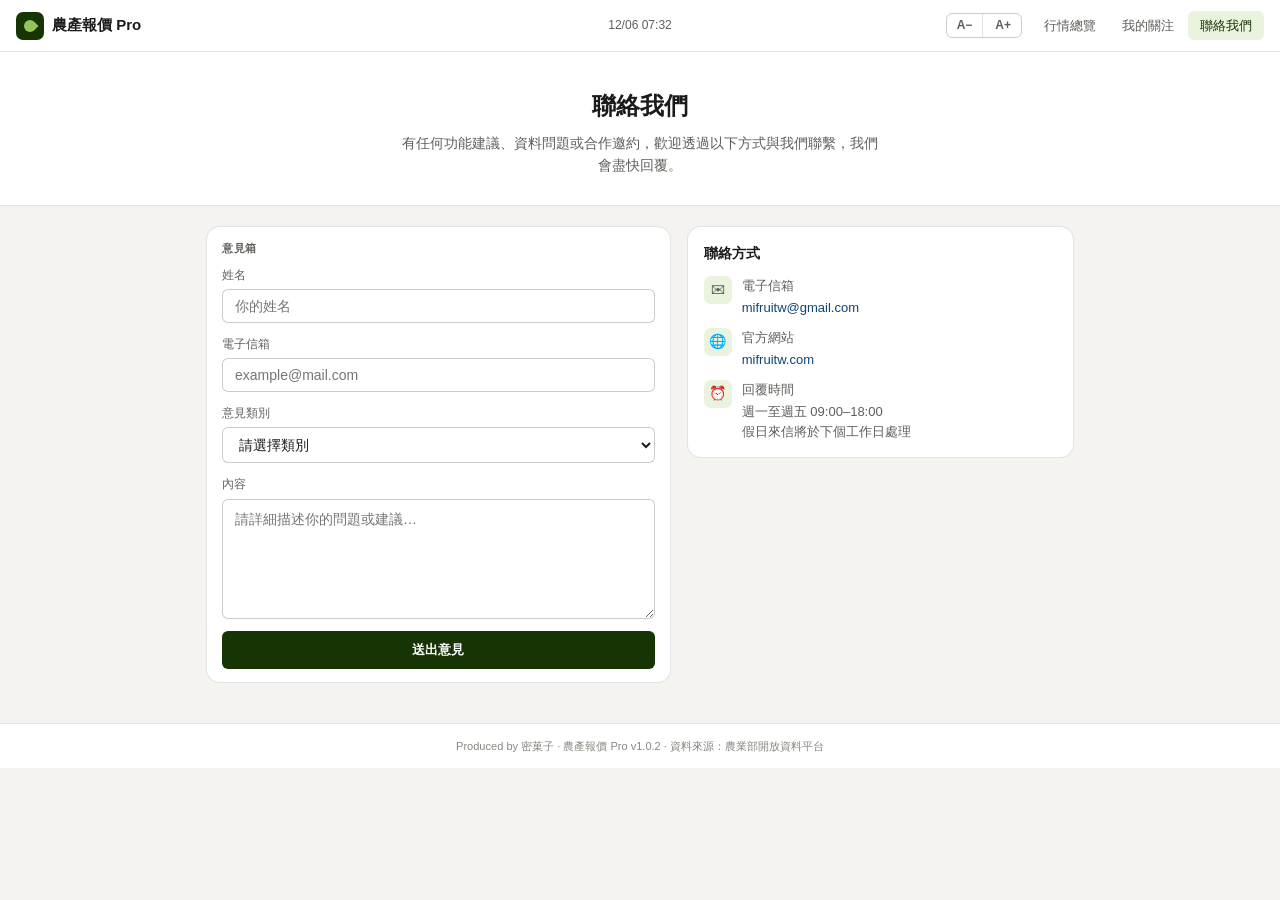
==== commit d03e873f: "串接農業部真實資料，GitHub Actions 每日自動更新" ====
--- a/contact.html
+++ b/contact.html
@@ -107,7 +107,7 @@
 </div>
 
 <footer class="footer">
-  Produced by 密菓子 · 農產報價 Pro v1.0.0 · 資料來源：農業部開放資料平台
+  Produced by 密菓子 · 農產報價 Pro v1.0.2 · 資料來源：農業部開放資料平台
 </footer>
 
 <!-- Bottom Nav -->
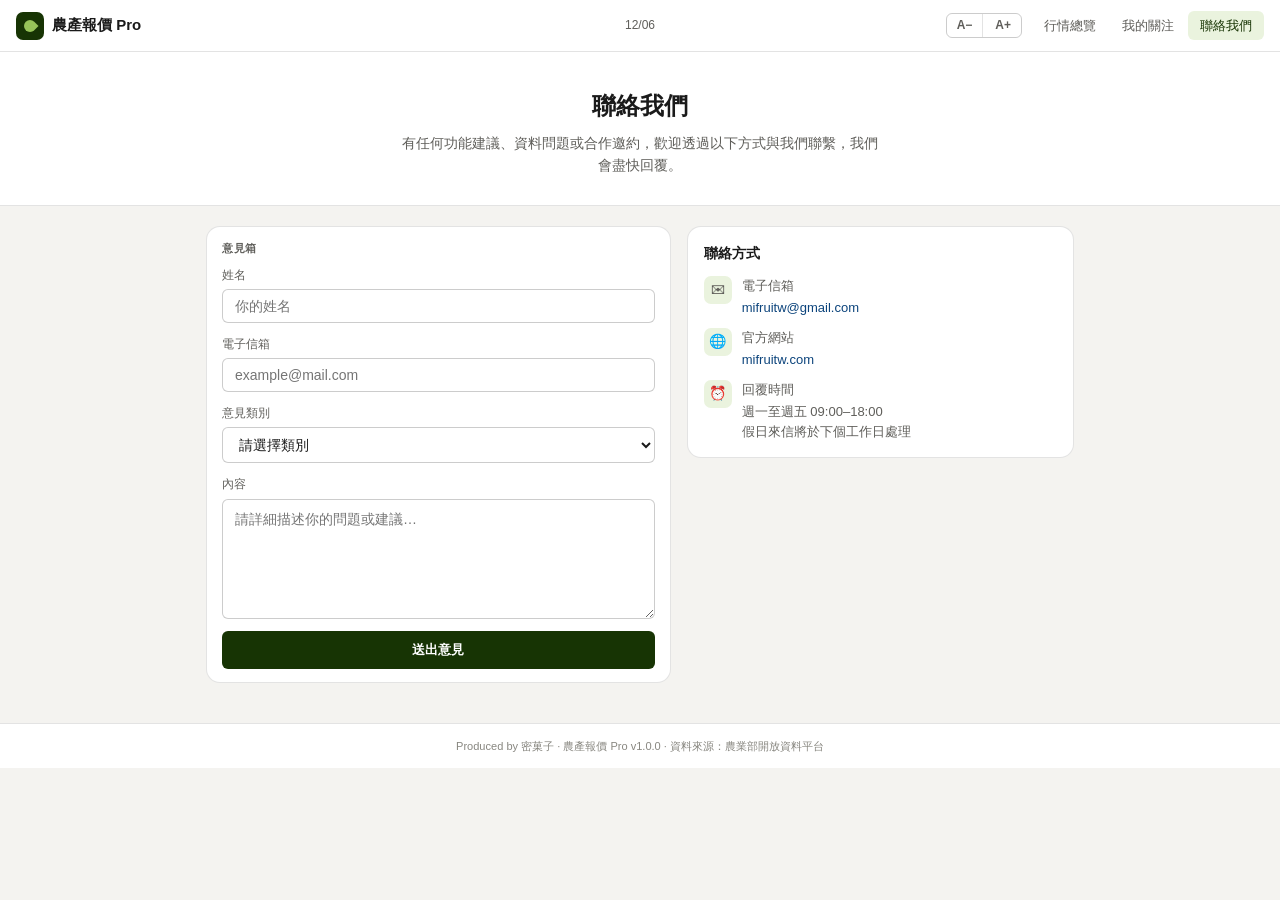
==== commit 864693f4: "修正排程時間、footer遮擋、topbar日期、資料更新時間列" ====
--- a/contact.html
+++ b/contact.html
@@ -15,9 +15,7 @@
       <span>農產報價 Pro</span>
     </div>
   </div>
-
   <div class="topbar-date" id="topbar-date">--/--</div>
-
   <div class="topbar-right">
     <div class="font-ctrl">
       <button class="font-btn" onclick="fontSizeDecrease()" aria-label="縮小字體">A−</button>
@@ -38,7 +36,6 @@
 
 <div class="contact-layout">
 
-  <!-- 左側：意見箱 -->
   <div>
     <div class="card">
       <div class="card-title">意見箱</div>
@@ -72,11 +69,9 @@
     </div>
   </div>
 
-  <!-- 右側：聯絡方式 -->
   <div>
     <div class="contact-info-card">
       <h3>聯絡方式</h3>
-
       <div class="contact-row">
         <div class="contact-icon">✉</div>
         <div>
@@ -84,7 +79,6 @@
           <a href="mailto:mifruitw@gmail.com" style="color:var(--blue-text)">mifruitw@gmail.com</a>
         </div>
       </div>
-
       <div class="contact-row">
         <div class="contact-icon">🌐</div>
         <div>
@@ -93,7 +87,6 @@
             style="color:var(--blue-text)">mifruitw.com</a>
         </div>
       </div>
-
       <div class="contact-row">
         <div class="contact-icon">⏰</div>
         <div>
@@ -106,11 +99,11 @@
 
 </div>
 
+<!-- footer 有 CSS 處理手機版間距，不會被 bottom nav 擋到 -->
 <footer class="footer">
-  Produced by 密菓子 · 農產報價 Pro v1.0.2 · 資料來源：農業部開放資料平台
+  Produced by 密菓子 · 農產報價 Pro v1.0.0 · 資料來源：農業部開放資料平台
 </footer>
 
-<!-- Bottom Nav -->
 <nav class="bottom-nav">
   <div class="bottom-nav-inner">
     <a href="index.html"     class="bnav-item"><div class="bnav-icon">📊</div>行情總覽</a>
--- a/css/style.css
+++ b/css/style.css
@@ -32,11 +32,7 @@
   --bottomnav-h: 56px;
 }
 
-html {
-  font-size: 14px;
-  -webkit-text-size-adjust: 100%;
-  text-size-adjust: 100%;
-}
+html { font-size: 14px; -webkit-text-size-adjust: 100%; text-size-adjust: 100%; }
 
 body {
   font-family: var(--font);
@@ -54,12 +50,6 @@
 input, select, textarea { font-family: var(--font); }
 
 /* ===== Topbar ===== */
-/*
-  三欄佈局：
-  左：Logo
-  中：日期（絕對定位居中）
-  右：A- A+ + 桌面導覽
-*/
 .topbar {
   background: var(--bg-card);
   border-bottom: 0.5px solid var(--border);
@@ -73,11 +63,7 @@
   width: 100%;
 }
 
-.topbar-left {
-  display: flex;
-  align-items: center;
-  flex: 1;
-}
+.topbar-left { display: flex; align-items: center; flex: 1; }
 
 .logo {
   display: flex; align-items: center; gap: 8px;
@@ -98,7 +84,7 @@
   transform: rotate(45deg);
 }
 
-/* 日期：絕對定位置中 */
+/* 日期：絕對定位置中，只顯示 MM/DD */
 .topbar-date {
   position: absolute;
   left: 50%;
@@ -112,43 +98,28 @@
 }
 
 .topbar-right {
-  display: flex;
-  align-items: center;
-  gap: 10px;
-  flex: 1;
-  justify-content: flex-end;
-}
-
-/* A- A+ 字體按鈕 */
+  display: flex; align-items: center;
+  gap: 10px; flex: 1; justify-content: flex-end;
+}
+
+/* A- A+ */
 .font-ctrl {
-  display: flex;
-  align-items: center;
-  gap: 2px;
+  display: flex; align-items: center; gap: 2px;
   border: 0.5px solid var(--border-strong);
-  border-radius: var(--radius-sm);
-  overflow: hidden;
-  flex-shrink: 0;
+  border-radius: var(--radius-sm); overflow: hidden; flex-shrink: 0;
 }
 
 .font-btn {
-  font-size: 12px;
-  font-weight: 600;
-  padding: 4px 10px;
-  cursor: pointer;
-  color: var(--text-secondary);
-  background: transparent;
-  border: none;
-  border-right: 0.5px solid var(--border);
-  transition: all 0.12s;
-  white-space: nowrap;
-  line-height: 1.3;
-}
-
+  font-size: 12px; font-weight: 600;
+  padding: 4px 10px; cursor: pointer;
+  color: var(--text-secondary); background: transparent;
+  border: none; border-right: 0.5px solid var(--border);
+  transition: all 0.12s; white-space: nowrap; line-height: 1.3;
+}
 .font-btn:last-child { border-right: none; }
-.font-btn:hover { background: var(--bg-surface); color: var(--text-primary); }
+.font-btn:hover  { background: var(--bg-surface); color: var(--text-primary); }
 .font-btn:active { background: var(--green-bg); color: var(--green-dark); }
 
-/* 桌面導覽 */
 .topbar-nav { display: flex; align-items: center; gap: 2px; }
 
 .nav-link {
@@ -160,7 +131,7 @@
 .nav-link:hover  { background: var(--bg-surface); color: var(--text-primary); }
 .nav-link.active { background: var(--green-bg); color: var(--green-dark); font-weight: 500; }
 
-/* ===== Bottom Nav（手機）===== */
+/* ===== Bottom Nav ===== */
 .bottom-nav {
   display: none;
   position: fixed;
@@ -216,6 +187,37 @@
 .cpill:hover  { background: var(--bg-surface); }
 .cpill.active { background: var(--green-bg); color: var(--green-dark); border-color: var(--green-border); font-weight: 500; }
 
+/* ===== 資料更新時間列 ===== */
+.data-update-bar {
+  background: var(--bg-surface);
+  border-bottom: 0.5px solid var(--border);
+  padding: 5px 16px;
+  display: flex;
+  align-items: center;
+  gap: 6px;
+  font-size: 0.75rem;
+  color: var(--text-tertiary);
+  flex-wrap: wrap;
+}
+
+.data-update-dot {
+  width: 6px; height: 6px;
+  border-radius: 50%;
+  background: var(--green-mid);
+  flex-shrink: 0;
+  animation: pulse 2s ease-in-out infinite;
+}
+
+.data-update-dot.stale {
+  background: var(--text-tertiary);
+  animation: none;
+}
+
+@keyframes pulse {
+  0%, 100% { opacity: 1; }
+  50%       { opacity: 0.4; }
+}
+
 .seg {
   display: flex; border: 0.5px solid var(--border);
   border-radius: var(--radius-sm); overflow: hidden; flex-shrink: 0;
@@ -256,7 +258,7 @@
 .page-content {
   max-width: 1400px; margin: 0 auto;
   padding: 12px 16px;
-  padding-bottom: calc(16px + var(--bottomnav-h));
+  /* 桌面不需要額外 bottom padding（無 bottom nav） */
 }
 
 /* ===== Cards ===== */
@@ -280,11 +282,7 @@
 }
 
 /* ===== 2-col layout ===== */
-.main-layout {
-  display: grid;
-  grid-template-columns: minmax(0, 1fr) 310px;
-  gap: 12px;
-}
+.main-layout { display: grid; grid-template-columns: minmax(0,1fr) 310px; gap: 12px; }
 .col-left  { display: flex; flex-direction: column; gap: 12px; min-width: 0; }
 .col-right { display: flex; flex-direction: column; gap: 12px; min-width: 0; }
 
@@ -402,36 +400,18 @@
 .news-item:last-child { border-bottom: none; }
 .news-item a { display: block; text-decoration: none; color: inherit; }
 .news-item a:hover .news-title { color: var(--blue-text); }
-
 .news-tag    { font-size: 0.71rem; padding: 1px 6px; border-radius: 3px; display: inline-block; margin-bottom: 4px; font-weight: 500; }
 .tag-price   { background: var(--green-bg); color: var(--green-dark); }
 .tag-weather { background: var(--blue-bg);  color: var(--blue-text); }
 .tag-policy  { background: var(--amber-bg); color: var(--amber-text); }
 .tag-market  { background: #EEEDFE; color: #3C3489; }
-
 .news-title  { font-size: 0.86rem; font-weight: 500; line-height: 1.4; transition: color 0.1s; }
 .news-meta   { font-size: 0.71rem; color: var(--text-tertiary); margin-top: 3px; }
 .news-source-badge { font-size: 0.64rem; padding: 1px 5px; border-radius: 3px; background: var(--bg-surface); color: var(--text-tertiary); border: 0.5px solid var(--border); margin-left: 4px; }
-
-/* 新聞載入中 */
-.news-loading {
-  display: flex; align-items: center; gap: 8px;
-  padding: 16px 0; color: var(--text-tertiary); font-size: 0.86rem;
-}
-.news-spinner {
-  width: 14px; height: 14px;
-  border: 2px solid var(--border);
-  border-top-color: var(--green-mid);
-  border-radius: 50%;
-  animation: spin 0.8s linear infinite;
-  flex-shrink: 0;
-}
+.news-loading { display: flex; align-items: center; gap: 8px; padding: 16px 0; color: var(--text-tertiary); font-size: 0.86rem; }
+.news-spinner { width: 14px; height: 14px; border: 2px solid var(--border); border-top-color: var(--green-mid); border-radius: 50%; animation: spin 0.8s linear infinite; flex-shrink: 0; }
 @keyframes spin { to { transform: rotate(360deg); } }
-
-.news-error {
-  padding: 12px 0; color: var(--text-tertiary); font-size: 0.86rem;
-  text-align: center; line-height: 1.6;
-}
+.news-error { padding: 12px 0; color: var(--text-tertiary); font-size: 0.86rem; text-align: center; line-height: 1.6; }
 
 /* ===== Watchlist Setup ===== */
 .watchlist-setup { max-width: 600px; margin: 36px auto; padding: 0 16px; }
@@ -441,19 +421,14 @@
 .pick-section { margin-bottom: 18px; }
 .pick-section-title { font-size: 0.79rem; font-weight: 600; color: var(--text-secondary); text-transform: uppercase; letter-spacing: 0.05em; margin-bottom: 8px; }
 
-.pick-grid {
-  display: grid;
-  grid-template-columns: repeat(auto-fill, minmax(96px, 1fr));
-  gap: 6px;
-}
+.pick-grid { display: grid; grid-template-columns: repeat(auto-fill, minmax(96px, 1fr)); gap: 6px; }
 
 .pick-item {
   display: flex; flex-direction: column; align-items: center; justify-content: center;
   padding: 10px 6px; border-radius: var(--radius-md);
   border: 0.5px solid var(--border); cursor: pointer;
   font-size: 0.93rem; font-weight: 500; color: var(--text-secondary);
-  background: var(--bg-card); transition: all 0.12s; gap: 3px; text-align: center;
-  min-height: 58px;
+  background: var(--bg-card); transition: all 0.12s; gap: 3px; text-align: center; min-height: 58px;
 }
 .pick-item:hover   { border-color: var(--green-border); background: var(--green-bg); color: var(--green-dark); }
 .pick-item.checked { border-color: var(--green-mid); border-width: 1.5px; background: var(--green-bg); color: var(--green-dark); }
@@ -462,26 +437,22 @@
 .setup-confirm-btn {
   width: 100%; padding: 12px; font-size: 1rem; font-weight: 600;
   background: var(--green-dark); color: #fff;
-  border: none; border-radius: var(--radius-sm);
-  cursor: pointer; transition: opacity 0.15s; margin-top: 8px;
+  border: none; border-radius: var(--radius-sm); cursor: pointer; transition: opacity 0.15s; margin-top: 8px;
 }
 .setup-confirm-btn:hover    { opacity: 0.85; }
 .setup-confirm-btn:disabled { opacity: 0.4; cursor: not-allowed; }
 
 /* ===== Watchlist Tabs ===== */
 .watchlist-tabs {
-  display: flex; gap: 6px;
-  padding: 8px 16px; background: var(--bg-card);
-  border-bottom: 0.5px solid var(--border);
-  overflow-x: auto; -webkit-overflow-scrolling: touch;
-  align-items: center;
+  display: flex; gap: 6px; padding: 8px 16px;
+  background: var(--bg-card); border-bottom: 0.5px solid var(--border);
+  overflow-x: auto; -webkit-overflow-scrolling: touch; align-items: center;
 }
 
 .watch-tab {
   font-size: 0.86rem; padding: 4px 13px; border-radius: 20px;
   border: 0.5px solid var(--border); cursor: pointer;
-  color: var(--text-secondary); background: transparent; white-space: nowrap;
-  transition: all 0.12s;
+  color: var(--text-secondary); background: transparent; white-space: nowrap; transition: all 0.12s;
 }
 .watch-tab:hover  { background: var(--bg-surface); }
 .watch-tab.active { background: var(--green-bg); color: var(--green-dark); border-color: var(--green-border); font-weight: 500; }
@@ -539,10 +510,15 @@
 
 /* ===== Footer ===== */
 .footer {
-  background: var(--bg-card); border-top: 0.5px solid var(--border);
-  padding: 14px 16px; text-align: center;
-  font-size: 0.79rem; color: var(--text-tertiary);
+  background: var(--bg-card);
+  border-top: 0.5px solid var(--border);
+  padding: 14px 16px;
+  text-align: center;
+  font-size: 0.79rem;
+  color: var(--text-tertiary);
   margin-top: 20px;
+  /* 手機版 footer 要在 bottom nav 上方 */
+  padding-bottom: calc(14px + env(safe-area-inset-bottom));
 }
 
 /* ===== RWD ≤960px ===== */
@@ -558,21 +534,23 @@
   .topbar-nav { display: none; }
   .bottom-nav { display: block; }
   .topbar { padding: 0 12px; }
-
-  /* 手機上隱藏 logo 文字，只保留圖示，讓日期居中有空間 */
+  /* 手機上隱藏 logo 文字，留圖示空間給日期置中 */
   .logo span { display: none; }
 
   .filter-bar { padding: 7px 12px; gap: 6px; }
+  .data-update-bar { padding: 5px 12px; }
   .unit-switcher { margin-left: 0; width: 100%; }
 
-  .page-content { padding: 10px 10px calc(10px + var(--bottomnav-h)); }
+  /* 手機版 page-content 底部留出 bottom nav 高度，避免被遮擋 */
+  .page-content {
+    padding: 10px 10px;
+    padding-bottom: calc(16px + var(--bottomnav-h) + env(safe-area-inset-bottom));
+  }
+
   .card { padding: 11px 12px; }
-
   .summary-row { display: grid; grid-template-columns: 1fr 1fr; gap: 5px; }
   .metric-value { font-size: 1.14rem; }
-
   .overview-grid { grid-template-columns: repeat(2, 1fr); }
-
   .variety-table .hide-mobile { display: none; }
   .market-name { width: 52px; }
 
@@ -580,9 +558,13 @@
   .contact-hero h1 { font-size: 1.43rem; }
   .contact-layout { grid-template-columns: 1fr; padding: 12px; gap: 12px; }
 
+  /* 手機版 footer 也要留 bottom nav 空間 */
+  .footer {
+    padding-bottom: calc(14px + var(--bottomnav-h) + env(safe-area-inset-bottom));
+  }
+
   .pick-grid { grid-template-columns: repeat(3, 1fr); }
   .watchlist-setup { margin: 20px auto; }
-
   .font-btn { padding: 4px 8px; font-size: 11px; }
 }
 
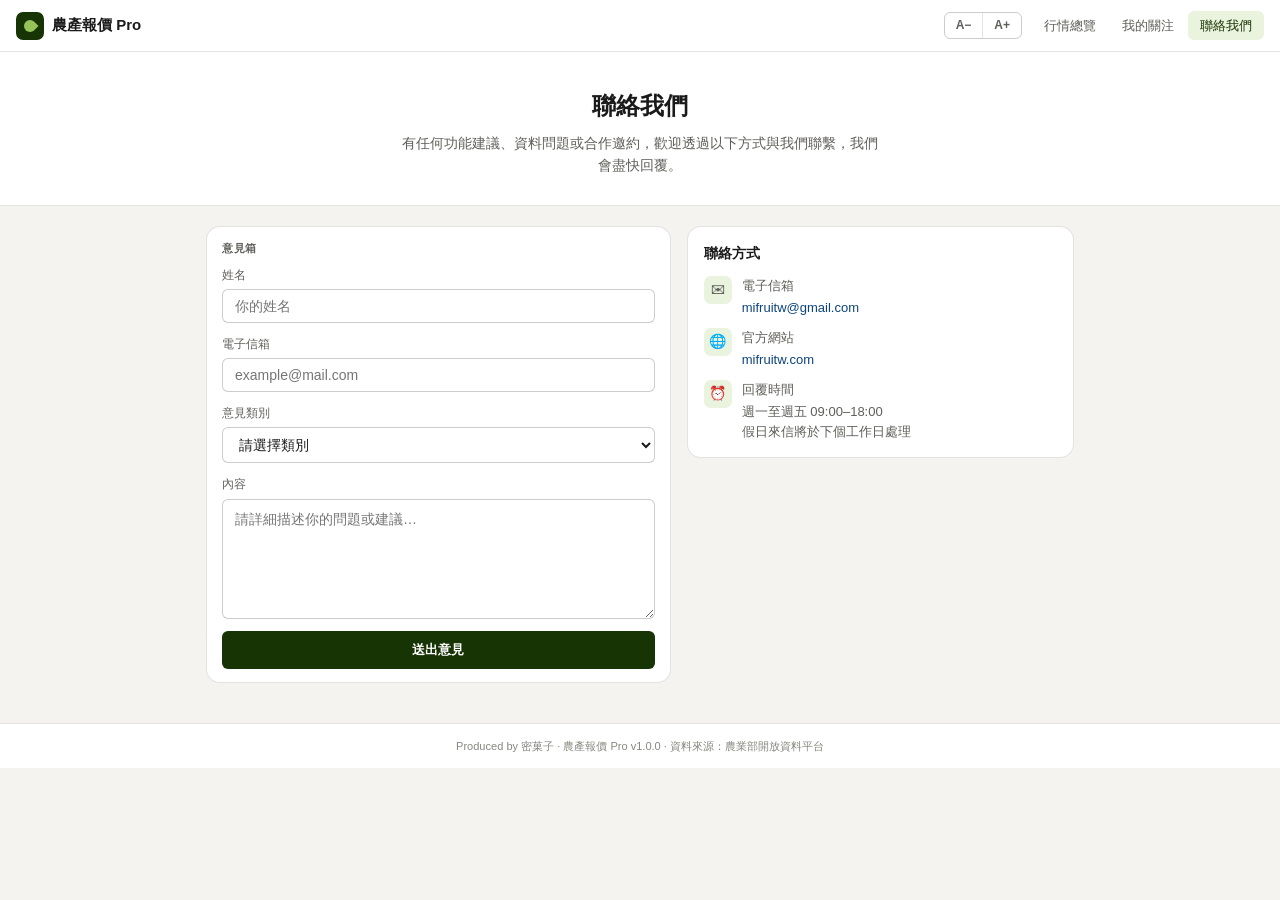
==== commit 85d1abfc: "簡化topbar移除日期、SVG底部導覽icon" ====
--- a/contact.html
+++ b/contact.html
@@ -9,13 +9,10 @@
 <body>
 
 <header class="topbar">
-  <div class="topbar-left">
-    <div class="logo">
-      <div class="logo-sq"><div class="logo-sq-i"></div></div>
-      <span>農產報價 Pro</span>
-    </div>
+  <div class="logo">
+    <div class="logo-sq"><div class="logo-sq-i"></div></div>
+    農產報價 Pro
   </div>
-  <div class="topbar-date" id="topbar-date">--/--</div>
   <div class="topbar-right">
     <div class="font-ctrl">
       <button class="font-btn" onclick="fontSizeDecrease()" aria-label="縮小字體">A−</button>
@@ -99,16 +96,46 @@
 
 </div>
 
-<!-- footer 有 CSS 處理手機版間距，不會被 bottom nav 擋到 -->
 <footer class="footer">
   Produced by 密菓子 · 農產報價 Pro v1.0.0 · 資料來源：農業部開放資料平台
 </footer>
 
 <nav class="bottom-nav">
   <div class="bottom-nav-inner">
-    <a href="index.html"     class="bnav-item"><div class="bnav-icon">📊</div>行情總覽</a>
-    <a href="watchlist.html" class="bnav-item"><div class="bnav-icon">⭐</div>我的關注</a>
-    <a href="contact.html"   class="bnav-item active"><div class="bnav-icon">✉</div>聯絡我們</a>
+
+    <a href="index.html" class="bnav-item" aria-label="行情總覽">
+      <div class="bnav-icon">
+        <svg viewBox="0 0 24 24" aria-hidden="true">
+          <rect x="3" y="12" width="4" height="9" rx="1" fill="currentColor" stroke="none"/>
+          <rect x="10" y="7" width="4" height="14" rx="1" fill="currentColor" stroke="none"/>
+          <rect x="17" y="3" width="4" height="18" rx="1" fill="currentColor" stroke="none"/>
+        </svg>
+      </div>
+      <span class="bnav-label">行情總覽</span>
+    </a>
+
+    <a href="watchlist.html" class="bnav-item" aria-label="我的關注">
+      <div class="bnav-icon">
+        <svg viewBox="0 0 24 24" aria-hidden="true">
+          <polygon points="12,2 15.09,8.26 22,9.27 17,14.14 18.18,21.02 12,17.77 5.82,21.02 7,14.14 2,9.27 8.91,8.26"
+            fill="none" stroke="currentColor" stroke-width="1.8" stroke-linecap="round" stroke-linejoin="round"/>
+        </svg>
+      </div>
+      <span class="bnav-label">我的關注</span>
+    </a>
+
+    <a href="contact.html" class="bnav-item active" aria-label="聯絡我們">
+      <div class="bnav-icon">
+        <svg viewBox="0 0 24 24" aria-hidden="true">
+          <rect x="2" y="4" width="20" height="16" rx="2"
+            fill="none" stroke="currentColor" stroke-width="1.8"/>
+          <polyline points="2,4 12,13 22,4"
+            fill="none" stroke="currentColor" stroke-width="1.8" stroke-linecap="round"/>
+        </svg>
+      </div>
+      <span class="bnav-label">聯絡我們</span>
+    </a>
+
   </div>
 </nav>
 
--- a/css/style.css
+++ b/css/style.css
@@ -30,6 +30,9 @@
   --font: -apple-system, BlinkMacSystemFont, 'Helvetica Neue', 'PingFang TC', 'Microsoft JhengHei', sans-serif;
   --topbar-h: 52px;
   --bottomnav-h: 56px;
+  /* bottom nav icon 顏色 */
+  --bnav-inactive: #B4B2A9;
+  --bnav-active:   #3B6D11;
 }
 
 html { font-size: 14px; -webkit-text-size-adjust: 100%; text-size-adjust: 100%; }
@@ -49,7 +52,10 @@
 button { font-family: var(--font); cursor: pointer; border: none; background: transparent; }
 input, select, textarea { font-family: var(--font); }
 
-/* ===== Topbar ===== */
+/* ===== Topbar =====
+   簡化為兩欄：左側 Logo，右側 A−/A+ + 桌面導覽
+   日期欄位完全移除
+*/
 .topbar {
   background: var(--bg-card);
   border-bottom: 0.5px solid var(--border);
@@ -57,13 +63,13 @@
   height: var(--topbar-h);
   display: flex;
   align-items: center;
+  justify-content: space-between;
   position: sticky;
   top: 0;
   z-index: 200;
   width: 100%;
-}
-
-.topbar-left { display: flex; align-items: center; flex: 1; }
+  gap: 12px;
+}
 
 .logo {
   display: flex; align-items: center; gap: 8px;
@@ -84,34 +90,20 @@
   transform: rotate(45deg);
 }
 
-/* 日期：絕對定位置中，只顯示 MM/DD */
-.topbar-date {
-  position: absolute;
-  left: 50%;
-  transform: translateX(-50%);
-  font-size: 0.86rem;
-  font-weight: 500;
-  color: var(--text-secondary);
-  font-variant-numeric: tabular-nums;
-  white-space: nowrap;
-  pointer-events: none;
-}
-
 .topbar-right {
+  display: flex; align-items: center; gap: 10px;
+}
+
+/* A− A+ */
+.font-ctrl {
   display: flex; align-items: center;
-  gap: 10px; flex: 1; justify-content: flex-end;
-}
-
-/* A- A+ */
-.font-ctrl {
-  display: flex; align-items: center; gap: 2px;
   border: 0.5px solid var(--border-strong);
   border-radius: var(--radius-sm); overflow: hidden; flex-shrink: 0;
 }
 
 .font-btn {
   font-size: 12px; font-weight: 600;
-  padding: 4px 10px; cursor: pointer;
+  padding: 5px 11px; cursor: pointer;
   color: var(--text-secondary); background: transparent;
   border: none; border-right: 0.5px solid var(--border);
   transition: all 0.12s; white-space: nowrap; line-height: 1.3;
@@ -131,7 +123,7 @@
 .nav-link:hover  { background: var(--bg-surface); color: var(--text-primary); }
 .nav-link.active { background: var(--green-bg); color: var(--green-dark); font-weight: 500; }
 
-/* ===== Bottom Nav ===== */
+/* ===== Bottom Nav — SVG icons ===== */
 .bottom-nav {
   display: none;
   position: fixed;
@@ -148,12 +140,36 @@
 .bnav-item {
   flex: 1; display: flex; flex-direction: column;
   align-items: center; justify-content: center;
-  gap: 3px; font-size: 0.78rem; color: var(--text-tertiary);
-  cursor: pointer; transition: color 0.15s;
+  gap: 4px; cursor: pointer;
   padding: 6px 0; text-decoration: none;
-}
-.bnav-item.active { color: var(--green-mid); }
-.bnav-icon { font-size: 1.28rem; line-height: 1; }
+  color: var(--bnav-inactive);
+  transition: color 0.15s;
+}
+
+.bnav-item.active { color: var(--bnav-active); }
+
+/* SVG icon — 繼承父層 currentColor */
+.bnav-icon {
+  width: 22px; height: 22px;
+  display: flex; align-items: center; justify-content: center;
+}
+
+.bnav-icon svg {
+  width: 22px; height: 22px;
+  fill: none;
+  stroke: currentColor;
+  stroke-width: 1.8;
+  stroke-linecap: round;
+  stroke-linejoin: round;
+  transition: stroke 0.15s;
+}
+
+.bnav-label {
+  font-size: 0.72rem;
+  font-weight: 500;
+  letter-spacing: 0.01em;
+  transition: color 0.15s;
+}
 
 /* ===== Pills ===== */
 .pill {
@@ -192,31 +208,18 @@
   background: var(--bg-surface);
   border-bottom: 0.5px solid var(--border);
   padding: 5px 16px;
-  display: flex;
-  align-items: center;
-  gap: 6px;
-  font-size: 0.75rem;
-  color: var(--text-tertiary);
-  flex-wrap: wrap;
+  display: flex; align-items: center; gap: 6px;
+  font-size: 0.75rem; color: var(--text-tertiary); flex-wrap: wrap;
 }
 
 .data-update-dot {
-  width: 6px; height: 6px;
-  border-radius: 50%;
-  background: var(--green-mid);
-  flex-shrink: 0;
+  width: 6px; height: 6px; border-radius: 50%;
+  background: var(--green-mid); flex-shrink: 0;
   animation: pulse 2s ease-in-out infinite;
 }
-
-.data-update-dot.stale {
-  background: var(--text-tertiary);
-  animation: none;
-}
-
-@keyframes pulse {
-  0%, 100% { opacity: 1; }
-  50%       { opacity: 0.4; }
-}
+.data-update-dot.stale { background: var(--text-tertiary); animation: none; }
+
+@keyframes pulse { 0%,100%{opacity:1} 50%{opacity:0.4} }
 
 .seg {
   display: flex; border: 0.5px solid var(--border);
@@ -258,7 +261,6 @@
 .page-content {
   max-width: 1400px; margin: 0 auto;
   padding: 12px 16px;
-  /* 桌面不需要額外 bottom padding（無 bottom nav） */
 }
 
 /* ===== Cards ===== */
@@ -273,7 +275,6 @@
   display: flex; align-items: center; justify-content: space-between;
   flex-wrap: wrap; gap: 4px;
 }
-
 .card-title-sub { font-size: 0.71rem; font-weight: 400; text-transform: none; letter-spacing: 0; color: var(--text-tertiary); }
 
 .ptype-note {
@@ -324,7 +325,7 @@
 .crop-card-vol   { font-size: 0.71rem; color: var(--text-tertiary); margin-top: 4px; font-variant-numeric: tabular-nums; }
 
 /* ===== Ranking ===== */
-.rank-list { display: flex; flex-direction: column; gap: 0; }
+.rank-list { display: flex; flex-direction: column; }
 
 .rank-item {
   display: flex; align-items: center;
@@ -501,7 +502,6 @@
 
 .contact-info-card { background: var(--bg-card); border-radius: var(--radius-lg); border: 0.5px solid var(--border); padding: 16px; margin-bottom: 12px; }
 .contact-info-card h3 { font-size: 1rem; font-weight: 600; margin-bottom: 12px; }
-
 .contact-row { display: flex; align-items: flex-start; gap: 10px; margin-bottom: 10px; font-size: 0.93rem; color: var(--text-secondary); }
 .contact-row:last-child { margin-bottom: 0; }
 .contact-icon { width: 28px; height: 28px; border-radius: 7px; background: var(--green-bg); display: flex; align-items: center; justify-content: center; flex-shrink: 0; font-size: 1rem; }
@@ -510,14 +510,9 @@
 
 /* ===== Footer ===== */
 .footer {
-  background: var(--bg-card);
-  border-top: 0.5px solid var(--border);
-  padding: 14px 16px;
-  text-align: center;
-  font-size: 0.79rem;
-  color: var(--text-tertiary);
-  margin-top: 20px;
-  /* 手機版 footer 要在 bottom nav 上方 */
+  background: var(--bg-card); border-top: 0.5px solid var(--border);
+  padding: 14px 16px; text-align: center;
+  font-size: 0.79rem; color: var(--text-tertiary); margin-top: 20px;
   padding-bottom: calc(14px + env(safe-area-inset-bottom));
 }
 
@@ -533,17 +528,14 @@
 
   .topbar-nav { display: none; }
   .bottom-nav { display: block; }
-  .topbar { padding: 0 12px; }
-  /* 手機上隱藏 logo 文字，留圖示空間給日期置中 */
-  .logo span { display: none; }
+  .topbar { padding: 0 14px; }
 
   .filter-bar { padding: 7px 12px; gap: 6px; }
   .data-update-bar { padding: 5px 12px; }
   .unit-switcher { margin-left: 0; width: 100%; }
 
-  /* 手機版 page-content 底部留出 bottom nav 高度，避免被遮擋 */
   .page-content {
-    padding: 10px 10px;
+    padding: 10px;
     padding-bottom: calc(16px + var(--bottomnav-h) + env(safe-area-inset-bottom));
   }
 
@@ -558,7 +550,6 @@
   .contact-hero h1 { font-size: 1.43rem; }
   .contact-layout { grid-template-columns: 1fr; padding: 12px; gap: 12px; }
 
-  /* 手機版 footer 也要留 bottom nav 空間 */
   .footer {
     padding-bottom: calc(14px + var(--bottomnav-h) + env(safe-area-inset-bottom));
   }
